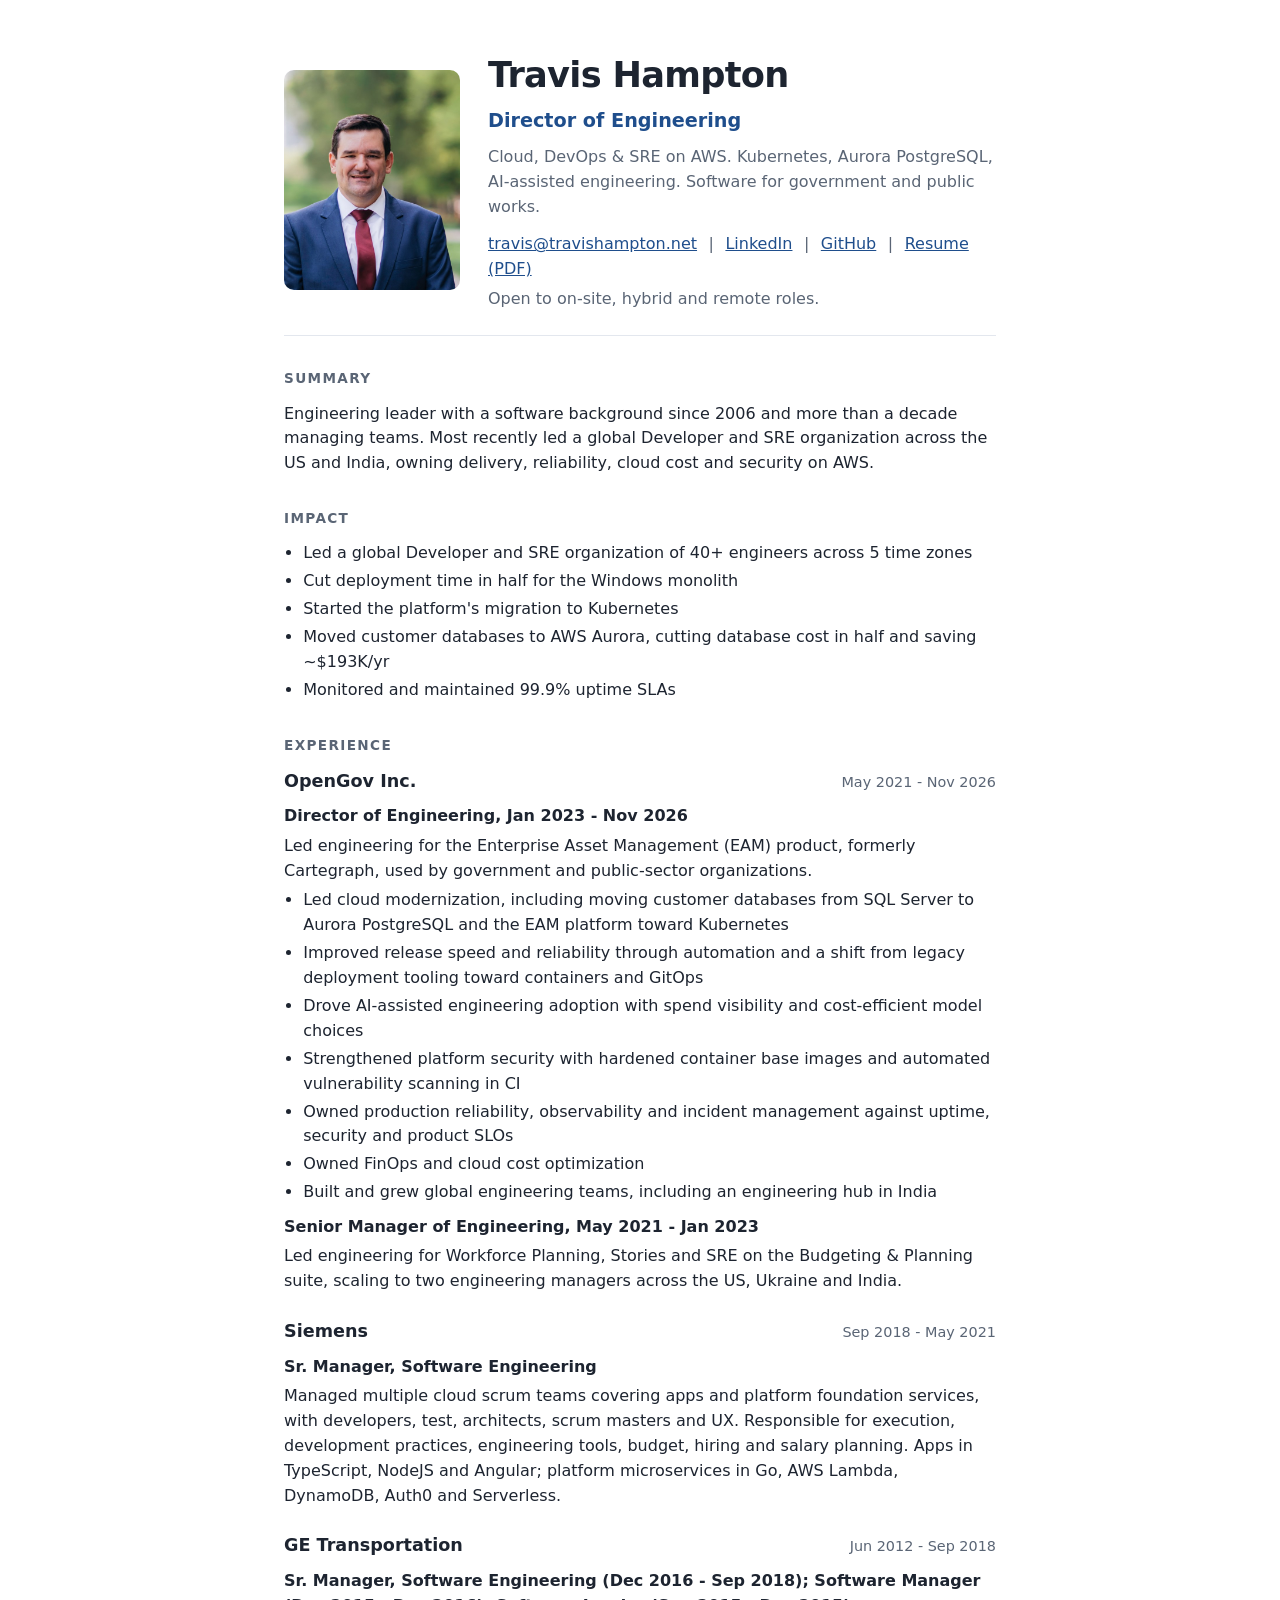
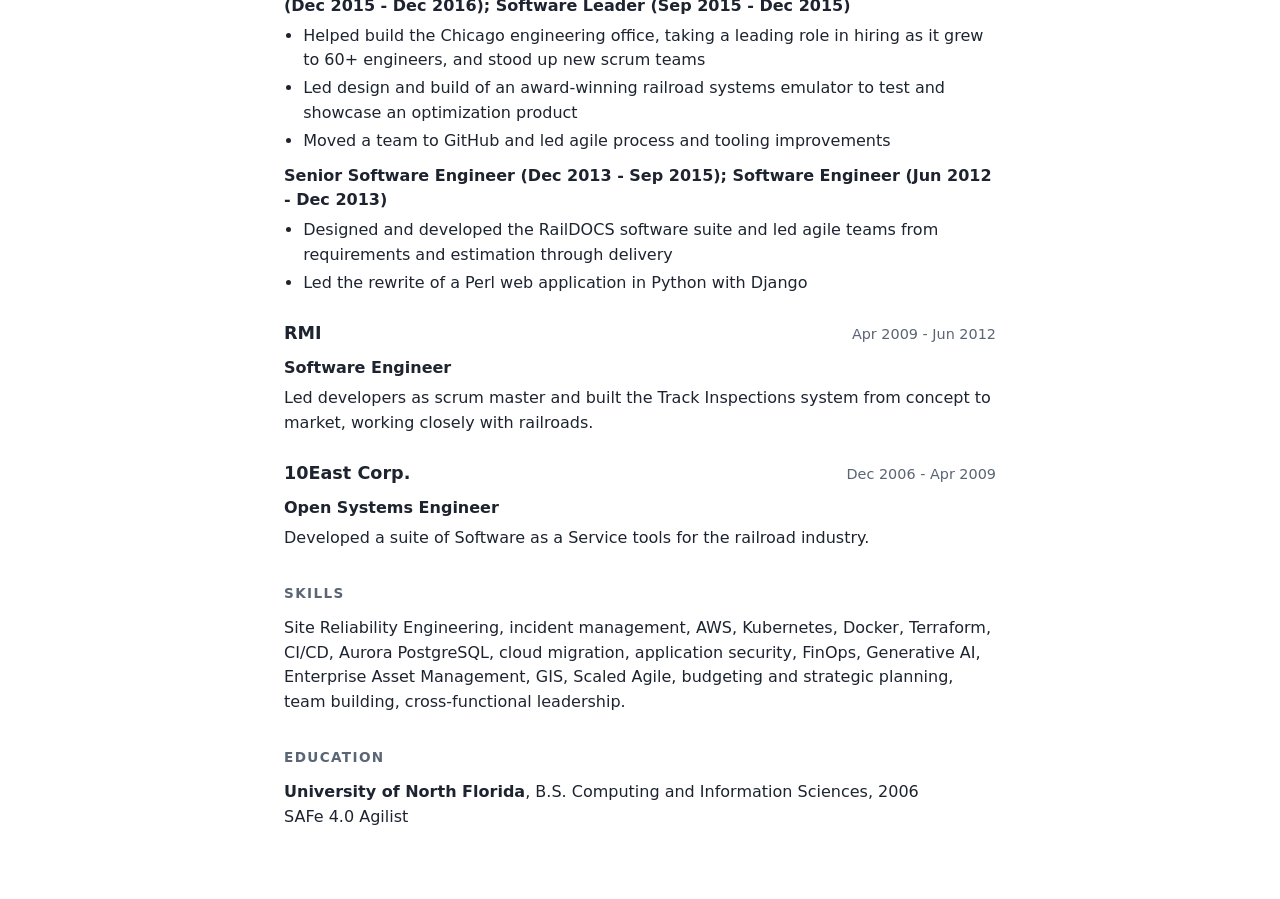
==== index.html @ e22b53d4 "Link downloadable resume PDF from header" ====
<!doctype html>
<html lang="en">
<head>
<meta charset="utf-8">
<meta name="viewport" content="width=device-width, initial-scale=1">
<title>Travis Hampton | Director of Engineering</title>
<meta name="description" content="Travis Hampton is a Director of Engineering focused on cloud, DevOps and SRE on AWS, building software for government and public works.">
<link rel="stylesheet" href="style.css">
</head>
<body>
<main>
<header>
  <img class="headshot" src="headshot.jpg" alt="Headshot of Travis Hampton, smiling, wearing a navy suit with a white shirt and burgundy tie" width="600" height="750">
  <div>
    <h1>Travis Hampton</h1>
    <p class="role">Director of Engineering</p>
    <p class="tag">Cloud, DevOps &amp; SRE on AWS. Kubernetes, Aurora PostgreSQL, AI-assisted engineering. Software for government and public works.</p>
    <p class="links"><a href="mailto:travis@travishampton.net">travis@travishampton.net</a> <span aria-hidden="true">|</span> <a href="https://www.linkedin.com/in/travishampton">LinkedIn</a> <span aria-hidden="true">|</span> <a href="https://github.com/thampton">GitHub</a> <span aria-hidden="true">|</span> <a href="travis-hampton-resume.pdf">Resume (PDF)</a></p>
    <p class="open">Open to on-site, hybrid and remote roles.</p>
  </div>
</header>

<section aria-labelledby="summary-heading">
<h2 id="summary-heading">Summary</h2>
<p>Engineering leader with a software background since 2006 and more than a decade managing teams. Most recently led a global Developer and SRE organization across the US and India, owning delivery, reliability, cloud cost and security on AWS.</p>
</section>

<section aria-labelledby="impact-heading">
<h2 id="impact-heading">Impact</h2>
<ul>
<li>Led a global Developer and SRE organization of 40+ engineers across 5 time zones</li>
<li>Cut deployment time in half for the Windows monolith</li>
<li>Started the platform's migration to Kubernetes</li>
<li>Moved customer databases to AWS Aurora, cutting database cost in half and saving ~$193K/yr</li>
<li>Monitored and maintained 99.9% uptime SLAs</li>
</ul>
</section>

<section aria-labelledby="experience-heading">
<h2 id="experience-heading">Experience</h2>

<article>
<div class="row"><h3>OpenGov Inc.</h3><span>May 2021 - Nov 2026</span></div>
<p class="sub">Director of Engineering, Jan 2023 - Nov 2026</p>
<p>Led engineering for the Enterprise Asset Management (EAM) product, formerly Cartegraph, used by government and public-sector organizations.</p>
<ul>
<li>Led cloud modernization, including moving customer databases from SQL Server to Aurora PostgreSQL and the EAM platform toward Kubernetes</li>
<li>Improved release speed and reliability through automation and a shift from legacy deployment tooling toward containers and GitOps</li>
<li>Drove AI-assisted engineering adoption with spend visibility and cost-efficient model choices</li>
<li>Strengthened platform security with hardened container base images and automated vulnerability scanning in CI</li>
<li>Owned production reliability, observability and incident management against uptime, security and product SLOs</li>
<li>Owned FinOps and cloud cost optimization</li>
<li>Built and grew global engineering teams, including an engineering hub in India</li>
</ul>
<p class="sub">Senior Manager of Engineering, May 2021 - Jan 2023</p>
<p>Led engineering for Workforce Planning, Stories and SRE on the Budgeting &amp; Planning suite, scaling to two engineering managers across the US, Ukraine and India.</p>
</article>

<article>
<div class="row"><h3>Siemens</h3><span>Sep 2018 - May 2021</span></div>
<p class="sub">Sr. Manager, Software Engineering</p>
<p>Managed multiple cloud scrum teams covering apps and platform foundation services, with developers, test, architects, scrum masters and UX. Responsible for execution, development practices, engineering tools, budget, hiring and salary planning. Apps in TypeScript, NodeJS and Angular; platform microservices in Go, AWS Lambda, DynamoDB, Auth0 and Serverless.</p>
</article>

<article>
<div class="row"><h3>GE Transportation</h3><span>Jun 2012 - Sep 2018</span></div>
<p class="sub">Sr. Manager, Software Engineering (Dec 2016 - Sep 2018); Software Manager (Dec 2015 - Dec 2016); Software Leader (Sep 2015 - Dec 2015)</p>
<ul>
<li>Helped build the Chicago engineering office, taking a leading role in hiring as it grew to 60+ engineers, and stood up new scrum teams</li>
<li>Led design and build of an award-winning railroad systems emulator to test and showcase an optimization product</li>
<li>Moved a team to GitHub and led agile process and tooling improvements</li>
</ul>
<p class="sub">Senior Software Engineer (Dec 2013 - Sep 2015); Software Engineer (Jun 2012 - Dec 2013)</p>
<ul>
<li>Designed and developed the RailDOCS software suite and led agile teams from requirements and estimation through delivery</li>
<li>Led the rewrite of a Perl web application in Python with Django</li>
</ul>
</article>

<article>
<div class="row"><h3>RMI</h3><span>Apr 2009 - Jun 2012</span></div>
<p class="sub">Software Engineer</p>
<p>Led developers as scrum master and built the Track Inspections system from concept to market, working closely with railroads.</p>
</article>

<article>
<div class="row"><h3>10East Corp.</h3><span>Dec 2006 - Apr 2009</span></div>
<p class="sub">Open Systems Engineer</p>
<p>Developed a suite of Software as a Service tools for the railroad industry.</p>
</article>
</section>

<section aria-labelledby="skills-heading">
<h2 id="skills-heading">Skills</h2>
<p>Site Reliability Engineering, incident management, AWS, Kubernetes, Docker, Terraform, CI/CD, Aurora PostgreSQL, cloud migration, application security, FinOps, Generative AI, Enterprise Asset Management, GIS, Scaled Agile, budgeting and strategic planning, team building, cross-functional leadership.</p>
</section>

<section aria-labelledby="education-heading">
<h2 id="education-heading">Education</h2>
<p><strong>University of North Florida</strong>, B.S. Computing and Information Sciences, 2006<br>SAFe 4.0 Agilist</p>
</section>
</main>
</body>
</html>
---- style.css ----
:root{--fg:#1d2430;--muted:#5a6575;--accent:#1f4e8c;--line:#e3e7ee}
*{box-sizing:border-box}
body{margin:0;background:#fff;color:var(--fg);font:16px/1.55 system-ui,-apple-system,"Segoe UI",Roboto,sans-serif}
main{max-width:760px;margin:0 auto;padding:48px 24px 64px}
h1{font-size:2.2rem;margin:0;letter-spacing:-.02em}
.role{font-size:1.2rem;color:var(--accent);margin:.2rem 0 .6rem;font-weight:600}
.tag{color:var(--muted);margin:0 0 .8rem}
.links{margin:0}.links span{color:var(--muted);margin:0 .4rem}
.open{margin:.3rem 0 0;color:var(--muted)}
a{color:var(--accent)}
a:focus-visible{outline:3px solid #b45309;outline-offset:3px;border-radius:2px}
header{display:flex;gap:28px;align-items:center;padding-bottom:24px;border-bottom:1px solid var(--line)}
header>div{flex:1;min-width:0}
.headshot{width:176px;height:auto;border-radius:10px;flex-shrink:0}
section{margin-top:32px}
h2{font-size:.85rem;text-transform:uppercase;letter-spacing:.1em;color:var(--muted);margin:0 0 12px}
article{margin-bottom:24px}
.row{display:flex;justify-content:space-between;gap:12px;flex-wrap:wrap;align-items:baseline}
h3{font-size:1.1rem;margin:0}
.row span{color:var(--muted);font-size:.9rem}
.sub{font-weight:600;margin:.6rem 0 .2rem}
p{margin:.3rem 0}
ul{margin:.3rem 0 0;padding-left:1.2rem}li{margin:.2rem 0}
@media(max-width:480px){main{padding:32px 20px 48px}h1{font-size:2rem}.links span{margin:0 .2rem}header{flex-direction:column;align-items:flex-start;gap:16px}.headshot{width:136px}}
@media print{main{padding:0}a{color:inherit}}
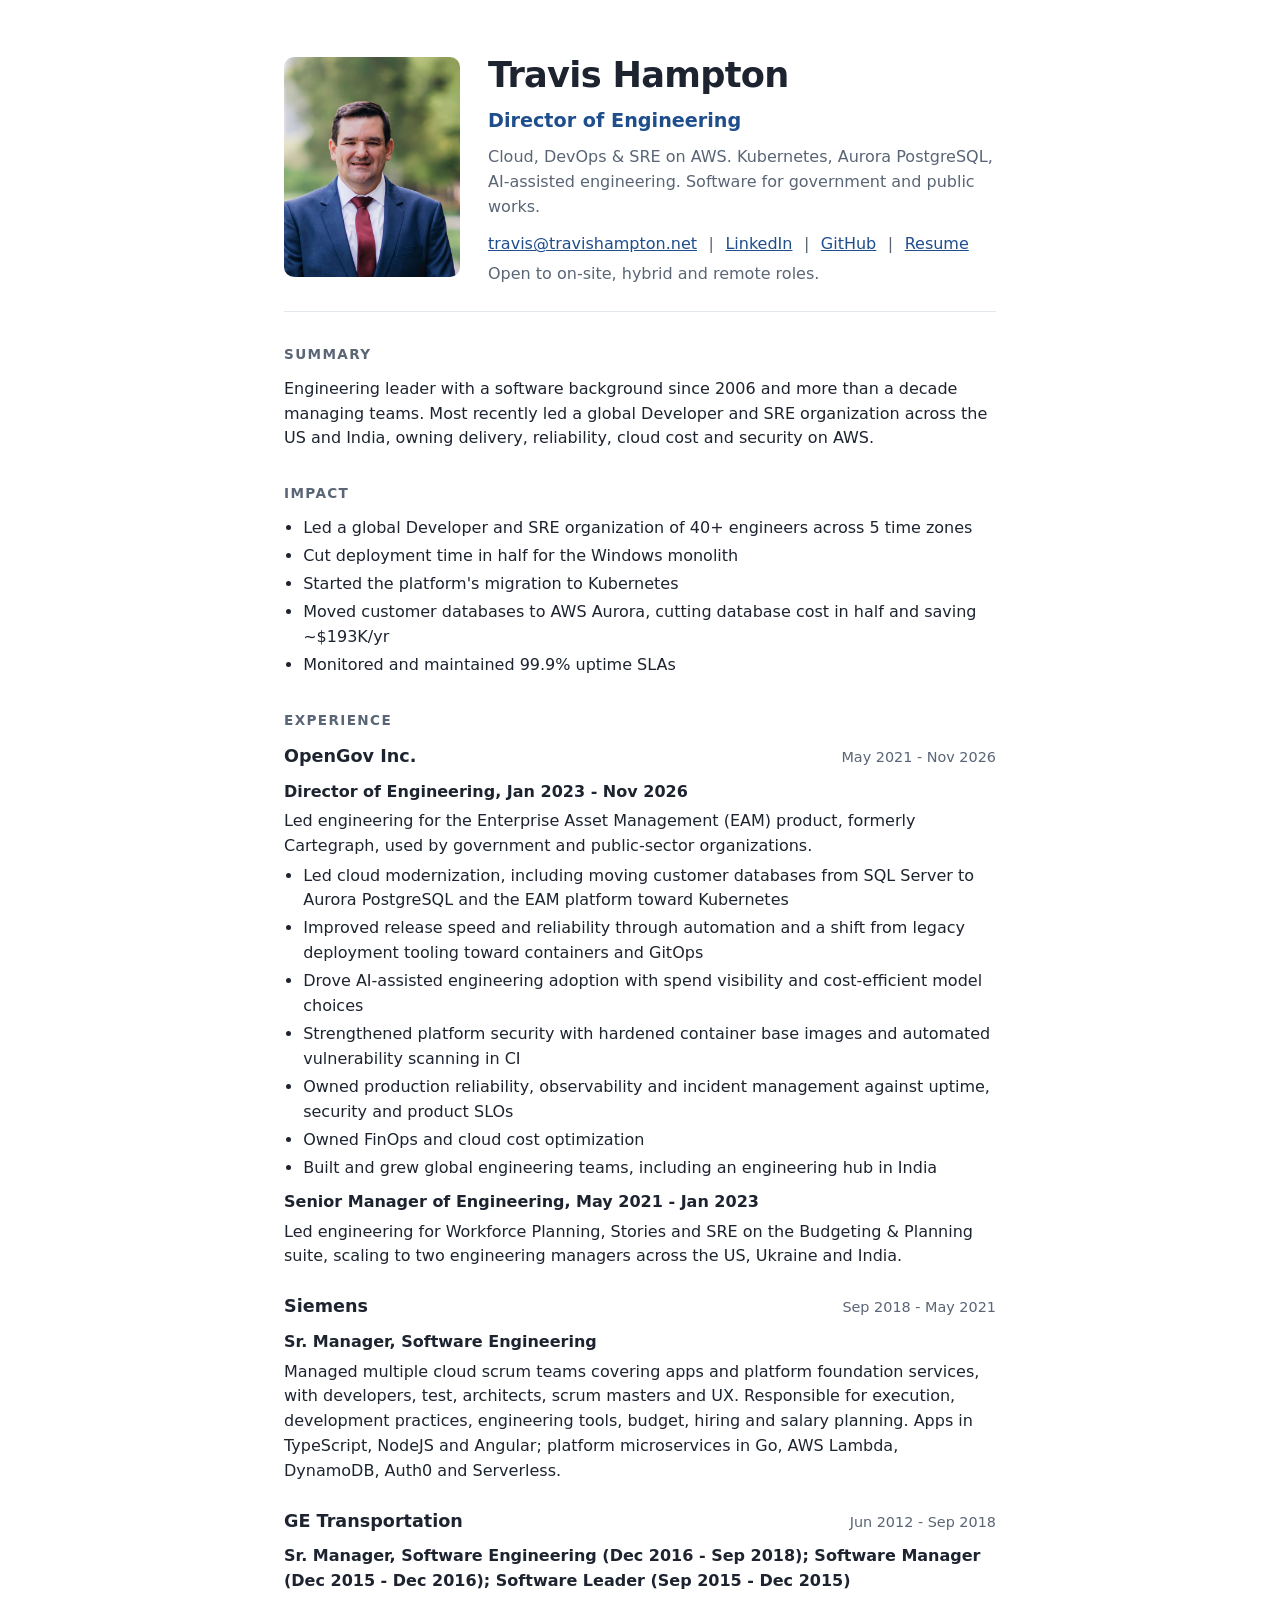
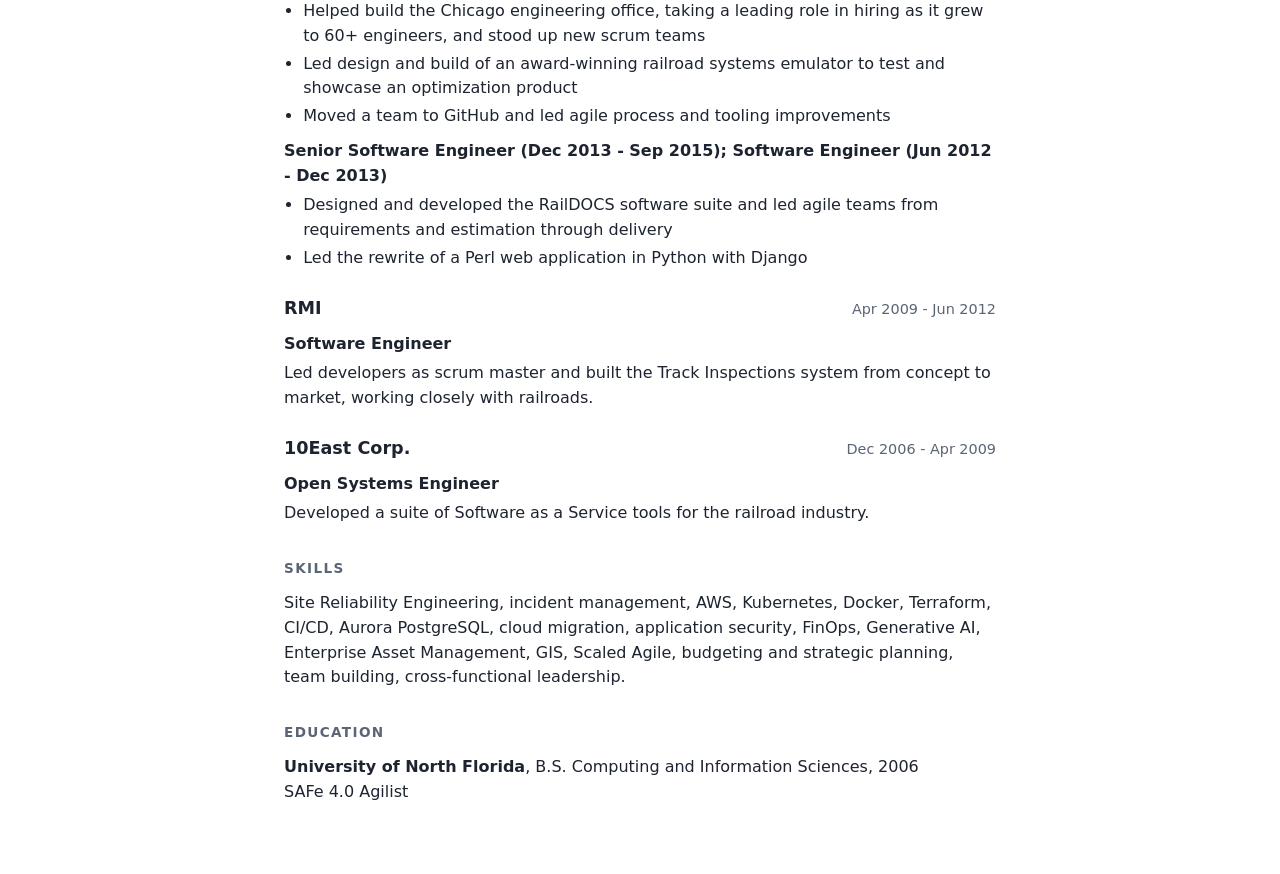
==== commit 93e97e76: "Shorten resume link text to avoid header wrap" ====
--- a/index.html
+++ b/index.html
@@ -15,7 +15,7 @@
     <h1>Travis Hampton</h1>
     <p class="role">Director of Engineering</p>
     <p class="tag">Cloud, DevOps &amp; SRE on AWS. Kubernetes, Aurora PostgreSQL, AI-assisted engineering. Software for government and public works.</p>
-    <p class="links"><a href="mailto:travis@travishampton.net">travis@travishampton.net</a> <span aria-hidden="true">|</span> <a href="https://www.linkedin.com/in/travishampton">LinkedIn</a> <span aria-hidden="true">|</span> <a href="https://github.com/thampton">GitHub</a> <span aria-hidden="true">|</span> <a href="travis-hampton-resume.pdf">Resume (PDF)</a></p>
+    <p class="links"><a href="mailto:travis@travishampton.net">travis@travishampton.net</a> <span aria-hidden="true">|</span> <a href="https://www.linkedin.com/in/travishampton">LinkedIn</a> <span aria-hidden="true">|</span> <a href="https://github.com/thampton">GitHub</a> <span aria-hidden="true">|</span> <a href="travis-hampton-resume.pdf">Resume</a></p>
     <p class="open">Open to on-site, hybrid and remote roles.</p>
   </div>
 </header>
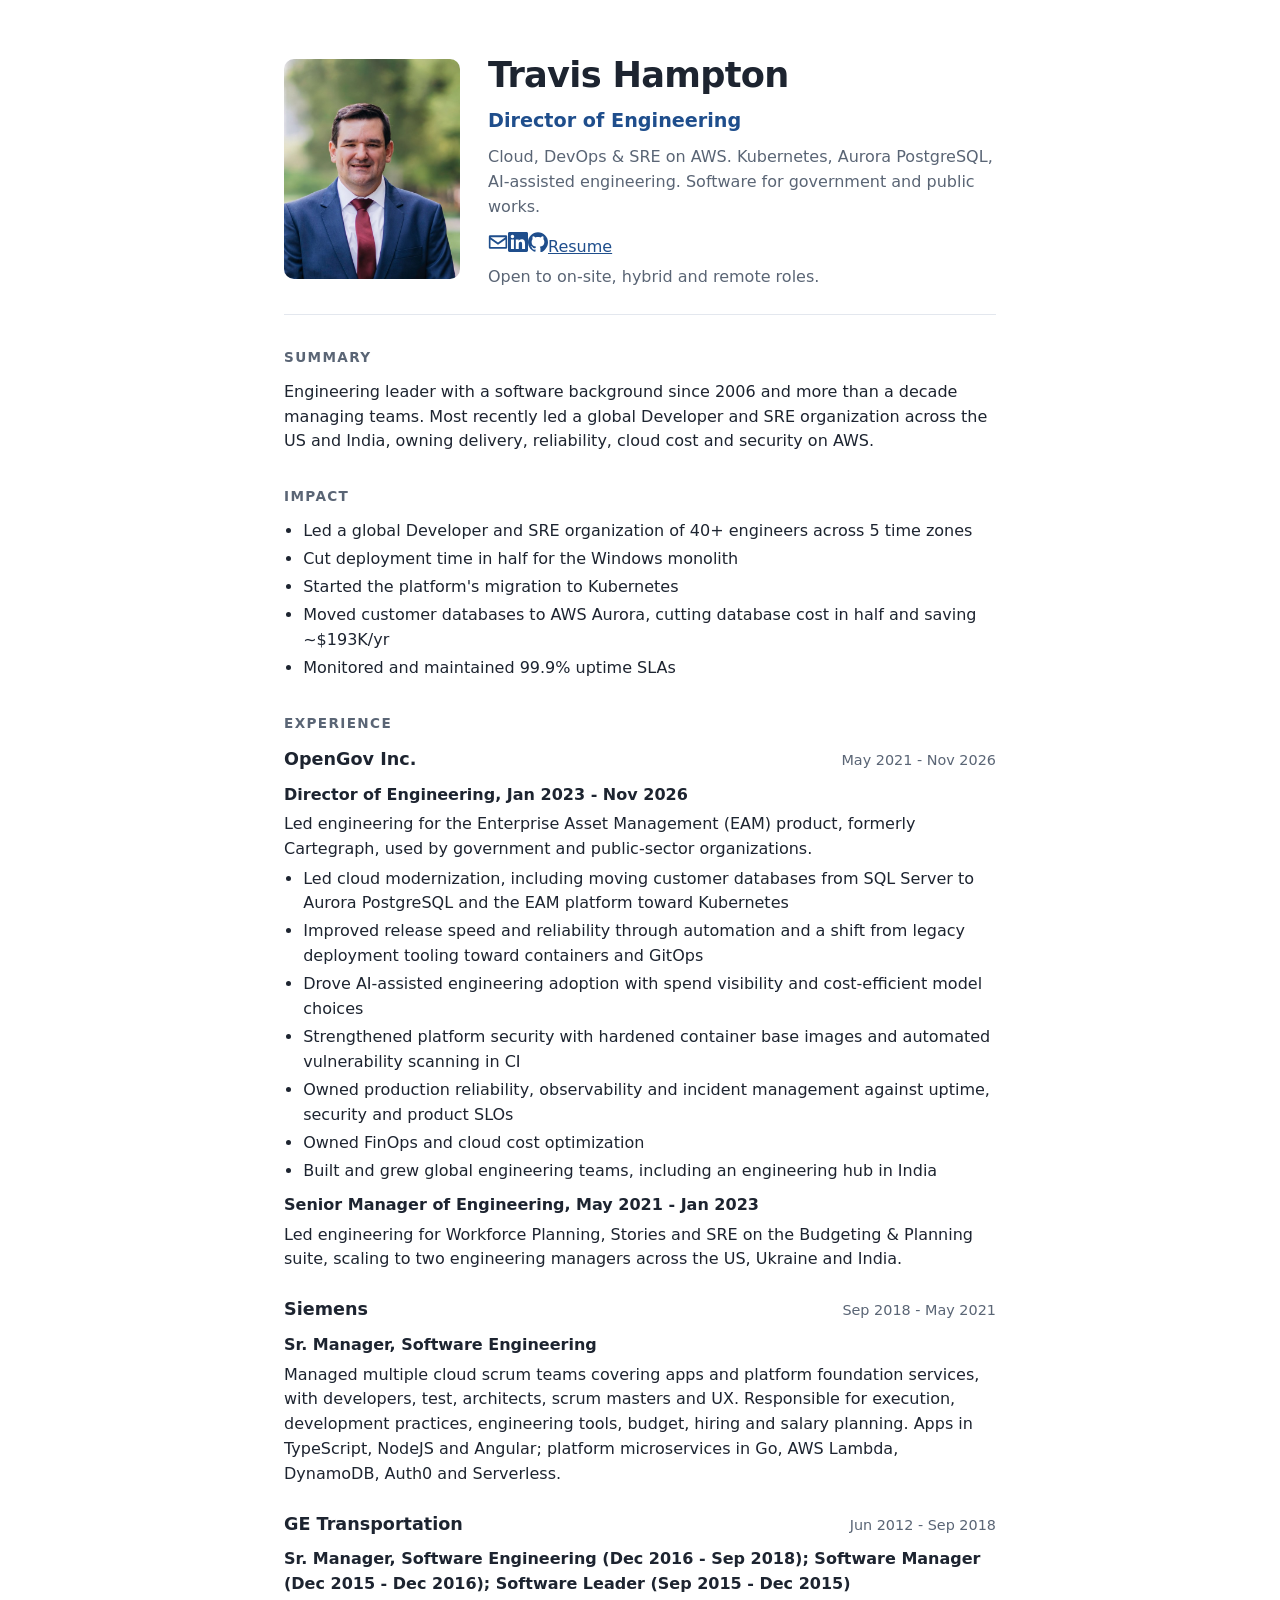
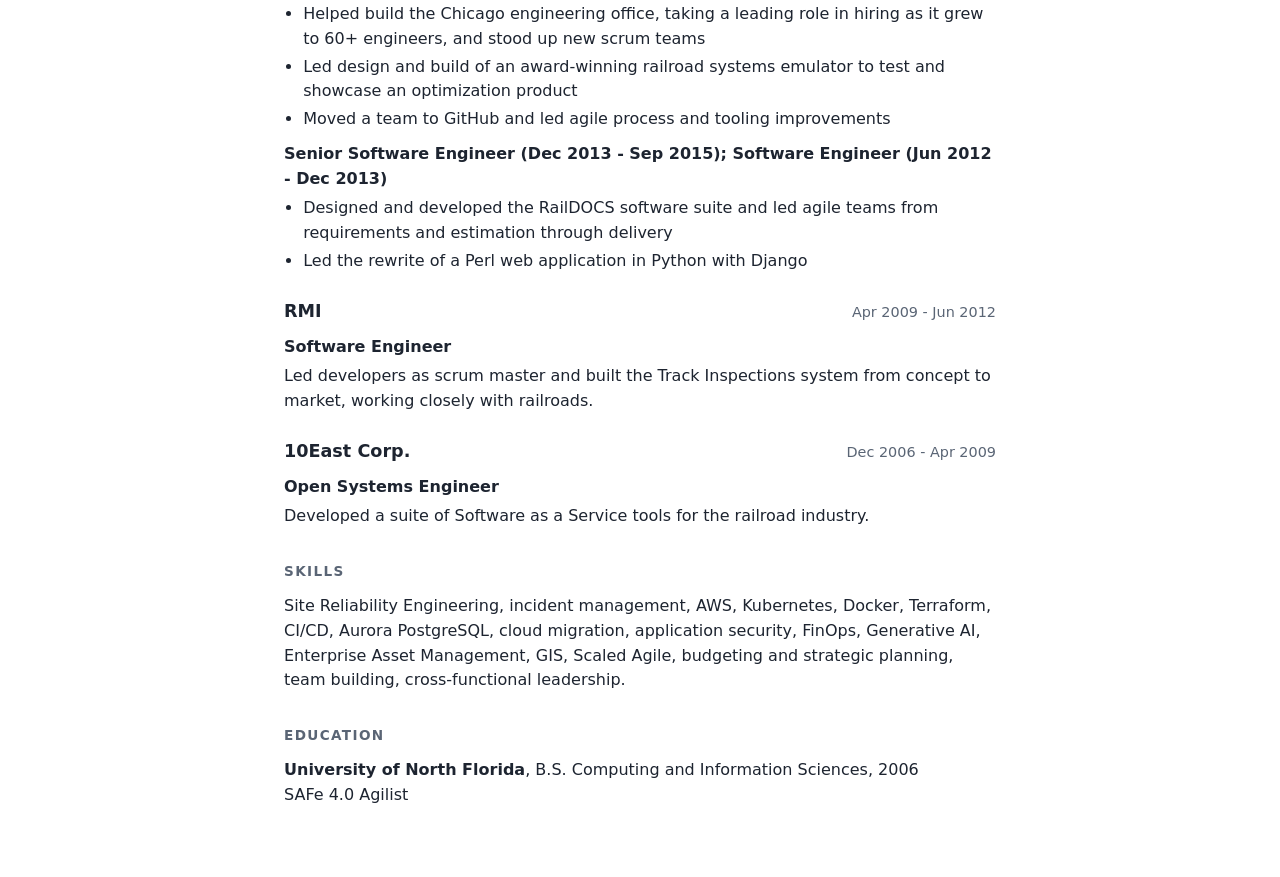
==== commit 2d5ed450: "Header: replace email/LinkedIn/GitHub text links with icons" ====
--- a/index.html
+++ b/index.html
@@ -15,7 +15,7 @@
     <h1>Travis Hampton</h1>
     <p class="role">Director of Engineering</p>
     <p class="tag">Cloud, DevOps &amp; SRE on AWS. Kubernetes, Aurora PostgreSQL, AI-assisted engineering. Software for government and public works.</p>
-    <p class="links"><a href="mailto:travis@travishampton.net">travis@travishampton.net</a> <span aria-hidden="true">|</span> <a href="https://www.linkedin.com/in/travishampton">LinkedIn</a> <span aria-hidden="true">|</span> <a href="https://github.com/thampton">GitHub</a> <span aria-hidden="true">|</span> <a href="travis-hampton-resume.pdf">Resume</a></p>
+    <p class="links"><a href="mailto:travis@travishampton.net" aria-label="Email travis@travishampton.net" title="Email travis@travishampton.net"><svg viewBox="0 0 24 24" width="20" height="20" fill="currentColor" aria-hidden="true" focusable="false"><path d="M2.5 4h19A1.5 1.5 0 0 1 23 5.5v13a1.5 1.5 0 0 1-1.5 1.5h-19A1.5 1.5 0 0 1 1 18.5v-13A1.5 1.5 0 0 1 2.5 4zm.6 2.2L12 12.6l8.9-6.4zM3 8.9v9.1h18V8.9l-9 6.4z"/></svg></a><a href="https://www.linkedin.com/in/travishampton" aria-label="LinkedIn" title="LinkedIn"><svg viewBox="0 0 24 24" width="20" height="20" fill="currentColor" aria-hidden="true" focusable="false"><path d="M20.447 20.452h-3.554v-5.569c0-1.328-.027-3.037-1.852-3.037-1.853 0-2.136 1.445-2.136 2.939v5.667H9.351V9h3.414v1.561h.046c.477-.9 1.637-1.85 3.37-1.85 3.601 0 4.267 2.37 4.267 5.455v6.286zM5.337 7.433c-1.144 0-2.063-.926-2.063-2.065 0-1.138.92-2.063 2.063-2.063 1.14 0 2.064.925 2.064 2.063 0 1.139-.925 2.065-2.064 2.065zm1.782 13.019H3.555V9h3.564v11.452zM22.225 0H1.771C.792 0 0 .774 0 1.729v20.542C0 23.227.792 24 1.771 24h20.451C23.2 24 24 23.227 24 22.271V1.729C24 .774 23.2 0 22.222 0h.003z"/></svg></a><a href="https://github.com/thampton" aria-label="GitHub" title="GitHub"><svg viewBox="0 0 24 24" width="20" height="20" fill="currentColor" aria-hidden="true" focusable="false"><path d="M12 .297c-6.63 0-12 5.373-12 12 0 5.303 3.438 9.8 8.205 11.385.6.113.82-.258.82-.577 0-.285-.01-1.04-.015-2.04-3.338.724-4.042-1.61-4.042-1.61C4.422 18.07 3.633 17.7 3.633 17.7c-1.087-.744.084-.729.084-.729 1.205.084 1.838 1.236 1.838 1.236 1.07 1.835 2.809 1.305 3.495.998.108-.776.417-1.305.76-1.605-2.665-.3-5.466-1.332-5.466-5.93 0-1.31.465-2.38 1.235-3.22-.135-.303-.54-1.523.105-3.176 0 0 1.005-.322 3.3 1.23.96-.267 1.98-.399 3-.405 1.02.006 2.04.138 3 .405 2.28-1.552 3.285-1.23 3.285-1.23.645 1.653.24 2.873.12 3.176.765.84 1.23 1.91 1.23 3.22 0 4.61-2.805 5.625-5.475 5.92.42.36.81 1.096.81 2.22 0 1.606-.015 2.896-.015 4.21 0 .315.21.69.825.57C20.565 22.092 24 17.592 24 12.297c0-6.627-5.373-12-12-12"/></svg></a><a href="travis-hampton-resume.pdf">Resume</a></p>
     <p class="open">Open to on-site, hybrid and remote roles.</p>
   </div>
 </header>
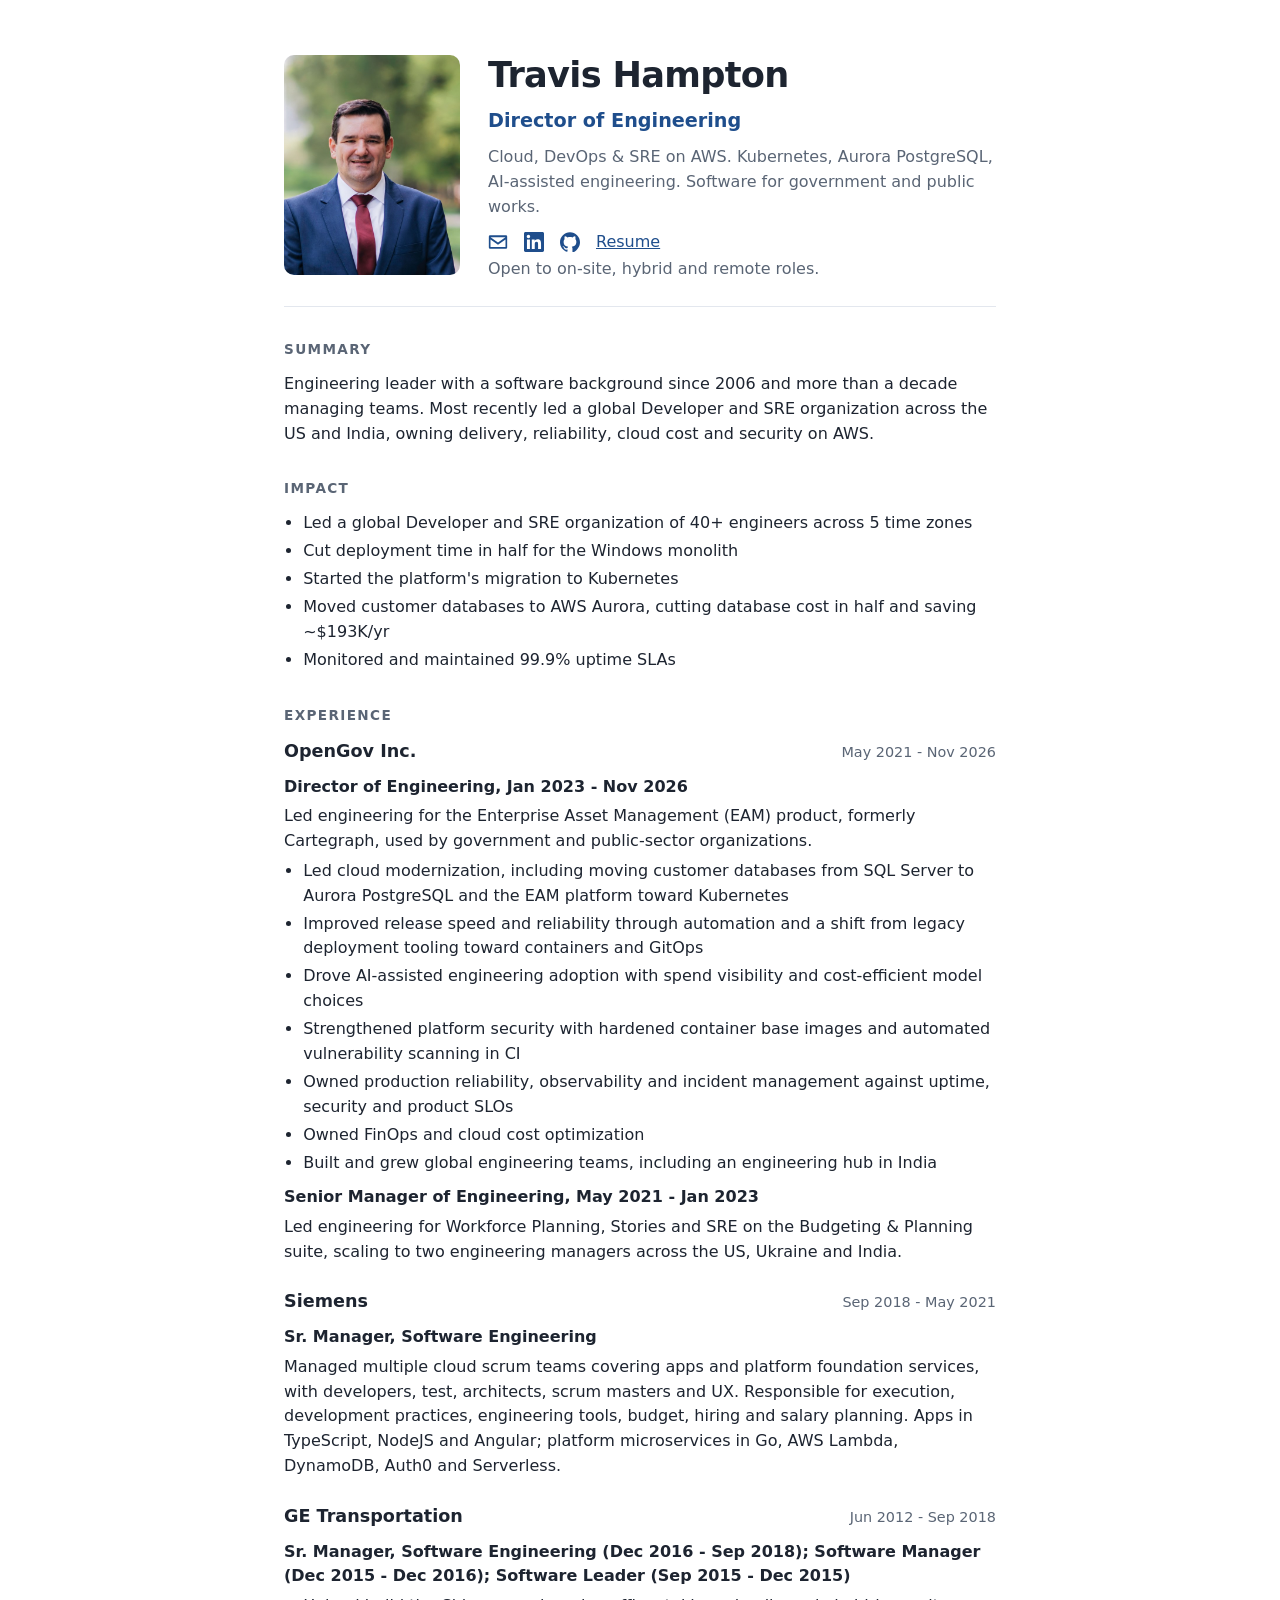
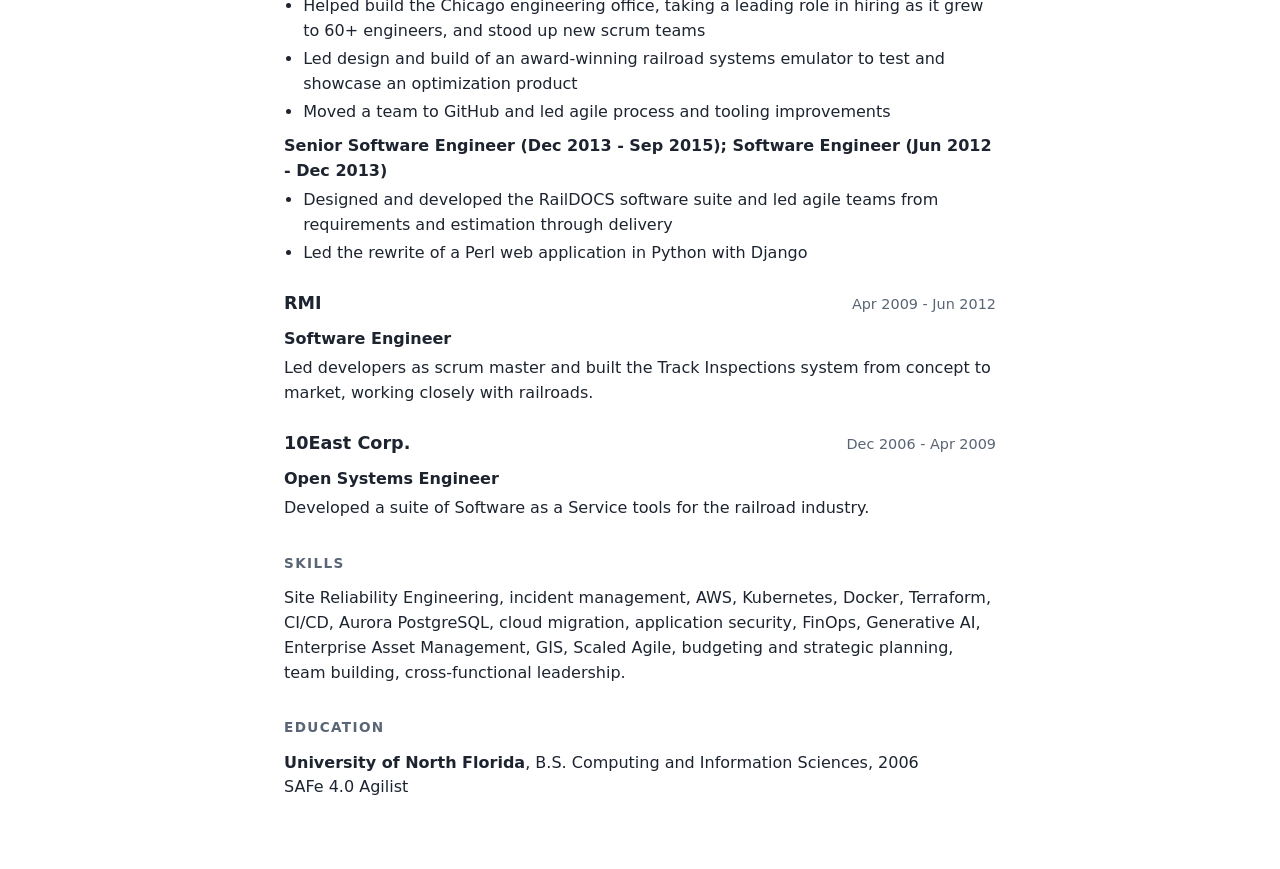
==== commit a4fe0d22: "Add social preview, favicon, canonical and link group label" ====
--- a/index.html
+++ b/index.html
@@ -5,7 +5,18 @@
 <meta name="viewport" content="width=device-width, initial-scale=1">
 <title>Travis Hampton | Director of Engineering</title>
 <meta name="description" content="Travis Hampton is a Director of Engineering focused on cloud, DevOps and SRE on AWS, building software for government and public works.">
-<link rel="stylesheet" href="style.css">
+<meta name="theme-color" content="#ffffff">
+<link rel="canonical" href="https://travishampton.net/">
+<link rel="icon" href="data:image/svg+xml,%3Csvg xmlns='http://www.w3.org/2000/svg' viewBox='0 0 64 64'%3E%3Crect width='64' height='64' rx='12' fill='%231f4e8c'/%3E%3Ctext x='32' y='43' font-family='Arial,sans-serif' font-size='30' font-weight='700' text-anchor='middle' fill='%23fff'%3ETH%3C/text%3E%3C/svg%3E">
+<meta property="og:type" content="profile">
+<meta property="og:site_name" content="Travis Hampton">
+<meta property="og:title" content="Travis Hampton | Director of Engineering">
+<meta property="og:description" content="Travis Hampton is a Director of Engineering focused on cloud, DevOps and SRE on AWS, building software for government and public works.">
+<meta property="og:url" content="https://travishampton.net/">
+<meta property="og:image" content="https://travishampton.net/headshot.jpg">
+<meta property="og:image:alt" content="Headshot of Travis Hampton">
+<meta name="twitter:card" content="summary">
+<link rel="stylesheet" href="style.css?v=2">
 </head>
 <body>
 <main>
@@ -15,7 +26,7 @@
     <h1>Travis Hampton</h1>
     <p class="role">Director of Engineering</p>
     <p class="tag">Cloud, DevOps &amp; SRE on AWS. Kubernetes, Aurora PostgreSQL, AI-assisted engineering. Software for government and public works.</p>
-    <p class="links"><a href="mailto:travis@travishampton.net" aria-label="Email travis@travishampton.net" title="Email travis@travishampton.net"><svg viewBox="0 0 24 24" width="20" height="20" fill="currentColor" aria-hidden="true" focusable="false"><path d="M2.5 4h19A1.5 1.5 0 0 1 23 5.5v13a1.5 1.5 0 0 1-1.5 1.5h-19A1.5 1.5 0 0 1 1 18.5v-13A1.5 1.5 0 0 1 2.5 4zm.6 2.2L12 12.6l8.9-6.4zM3 8.9v9.1h18V8.9l-9 6.4z"/></svg></a><a href="https://www.linkedin.com/in/travishampton" aria-label="LinkedIn" title="LinkedIn"><svg viewBox="0 0 24 24" width="20" height="20" fill="currentColor" aria-hidden="true" focusable="false"><path d="M20.447 20.452h-3.554v-5.569c0-1.328-.027-3.037-1.852-3.037-1.853 0-2.136 1.445-2.136 2.939v5.667H9.351V9h3.414v1.561h.046c.477-.9 1.637-1.85 3.37-1.85 3.601 0 4.267 2.37 4.267 5.455v6.286zM5.337 7.433c-1.144 0-2.063-.926-2.063-2.065 0-1.138.92-2.063 2.063-2.063 1.14 0 2.064.925 2.064 2.063 0 1.139-.925 2.065-2.064 2.065zm1.782 13.019H3.555V9h3.564v11.452zM22.225 0H1.771C.792 0 0 .774 0 1.729v20.542C0 23.227.792 24 1.771 24h20.451C23.2 24 24 23.227 24 22.271V1.729C24 .774 23.2 0 22.222 0h.003z"/></svg></a><a href="https://github.com/thampton" aria-label="GitHub" title="GitHub"><svg viewBox="0 0 24 24" width="20" height="20" fill="currentColor" aria-hidden="true" focusable="false"><path d="M12 .297c-6.63 0-12 5.373-12 12 0 5.303 3.438 9.8 8.205 11.385.6.113.82-.258.82-.577 0-.285-.01-1.04-.015-2.04-3.338.724-4.042-1.61-4.042-1.61C4.422 18.07 3.633 17.7 3.633 17.7c-1.087-.744.084-.729.084-.729 1.205.084 1.838 1.236 1.838 1.236 1.07 1.835 2.809 1.305 3.495.998.108-.776.417-1.305.76-1.605-2.665-.3-5.466-1.332-5.466-5.93 0-1.31.465-2.38 1.235-3.22-.135-.303-.54-1.523.105-3.176 0 0 1.005-.322 3.3 1.23.96-.267 1.98-.399 3-.405 1.02.006 2.04.138 3 .405 2.28-1.552 3.285-1.23 3.285-1.23.645 1.653.24 2.873.12 3.176.765.84 1.23 1.91 1.23 3.22 0 4.61-2.805 5.625-5.475 5.92.42.36.81 1.096.81 2.22 0 1.606-.015 2.896-.015 4.21 0 .315.21.69.825.57C20.565 22.092 24 17.592 24 12.297c0-6.627-5.373-12-12-12"/></svg></a><a href="travis-hampton-resume.pdf">Resume</a></p>
+    <p class="links" role="group" aria-label="Contact and resume links"><a href="mailto:travis@travishampton.net" aria-label="Email travis@travishampton.net" title="Email travis@travishampton.net"><svg viewBox="0 0 24 24" width="20" height="20" fill="currentColor" aria-hidden="true" focusable="false"><path d="M2.5 4h19A1.5 1.5 0 0 1 23 5.5v13a1.5 1.5 0 0 1-1.5 1.5h-19A1.5 1.5 0 0 1 1 18.5v-13A1.5 1.5 0 0 1 2.5 4zm.6 2.2L12 12.6l8.9-6.4zM3 8.9v9.1h18V8.9l-9 6.4z"/></svg></a><a href="https://www.linkedin.com/in/travishampton" aria-label="LinkedIn" title="LinkedIn"><svg viewBox="0 0 24 24" width="20" height="20" fill="currentColor" aria-hidden="true" focusable="false"><path d="M20.447 20.452h-3.554v-5.569c0-1.328-.027-3.037-1.852-3.037-1.853 0-2.136 1.445-2.136 2.939v5.667H9.351V9h3.414v1.561h.046c.477-.9 1.637-1.85 3.37-1.85 3.601 0 4.267 2.37 4.267 5.455v6.286zM5.337 7.433c-1.144 0-2.063-.926-2.063-2.065 0-1.138.92-2.063 2.063-2.063 1.14 0 2.064.925 2.064 2.063 0 1.139-.925 2.065-2.064 2.065zm1.782 13.019H3.555V9h3.564v11.452zM22.225 0H1.771C.792 0 0 .774 0 1.729v20.542C0 23.227.792 24 1.771 24h20.451C23.2 24 24 23.227 24 22.271V1.729C24 .774 23.2 0 22.222 0h.003z"/></svg></a><a href="https://github.com/thampton" aria-label="GitHub" title="GitHub"><svg viewBox="0 0 24 24" width="20" height="20" fill="currentColor" aria-hidden="true" focusable="false"><path d="M12 .297c-6.63 0-12 5.373-12 12 0 5.303 3.438 9.8 8.205 11.385.6.113.82-.258.82-.577 0-.285-.01-1.04-.015-2.04-3.338.724-4.042-1.61-4.042-1.61C4.422 18.07 3.633 17.7 3.633 17.7c-1.087-.744.084-.729.084-.729 1.205.084 1.838 1.236 1.838 1.236 1.07 1.835 2.809 1.305 3.495.998.108-.776.417-1.305.76-1.605-2.665-.3-5.466-1.332-5.466-5.93 0-1.31.465-2.38 1.235-3.22-.135-.303-.54-1.523.105-3.176 0 0 1.005-.322 3.3 1.23.96-.267 1.98-.399 3-.405 1.02.006 2.04.138 3 .405 2.28-1.552 3.285-1.23 3.285-1.23.645 1.653.24 2.873.12 3.176.765.84 1.23 1.91 1.23 3.22 0 4.61-2.805 5.625-5.475 5.92.42.36.81 1.096.81 2.22 0 1.606-.015 2.896-.015 4.21 0 .315.21.69.825.57C20.565 22.092 24 17.592 24 12.297c0-6.627-5.373-12-12-12"/></svg></a><a href="travis-hampton-resume.pdf">Resume</a></p>
     <p class="open">Open to on-site, hybrid and remote roles.</p>
   </div>
 </header>
--- a/style.css
+++ b/style.css
@@ -5,7 +5,7 @@
 h1{font-size:2.2rem;margin:0;letter-spacing:-.02em}
 .role{font-size:1.2rem;color:var(--accent);margin:.2rem 0 .6rem;font-weight:600}
 .tag{color:var(--muted);margin:0 0 .8rem}
-.links{margin:0}.links span{color:var(--muted);margin:0 .4rem}
+.links{margin:0;display:flex;flex-wrap:wrap;align-items:center;gap:.4rem 1rem}.links a{display:inline-flex;align-items:center;line-height:1}.links svg{width:1.25em;height:1.25em;display:block}
 .open{margin:.3rem 0 0;color:var(--muted)}
 a{color:var(--accent)}
 a:focus-visible{outline:3px solid #b45309;outline-offset:3px;border-radius:2px}
@@ -21,5 +21,5 @@
 .sub{font-weight:600;margin:.6rem 0 .2rem}
 p{margin:.3rem 0}
 ul{margin:.3rem 0 0;padding-left:1.2rem}li{margin:.2rem 0}
-@media(max-width:480px){main{padding:32px 20px 48px}h1{font-size:2rem}.links span{margin:0 .2rem}header{flex-direction:column;align-items:flex-start;gap:16px}.headshot{width:136px}}
+@media(max-width:480px){main{padding:32px 20px 48px}h1{font-size:2rem}header{flex-direction:column;align-items:flex-start;gap:16px}.headshot{width:136px}}
 @media print{main{padding:0}a{color:inherit}}
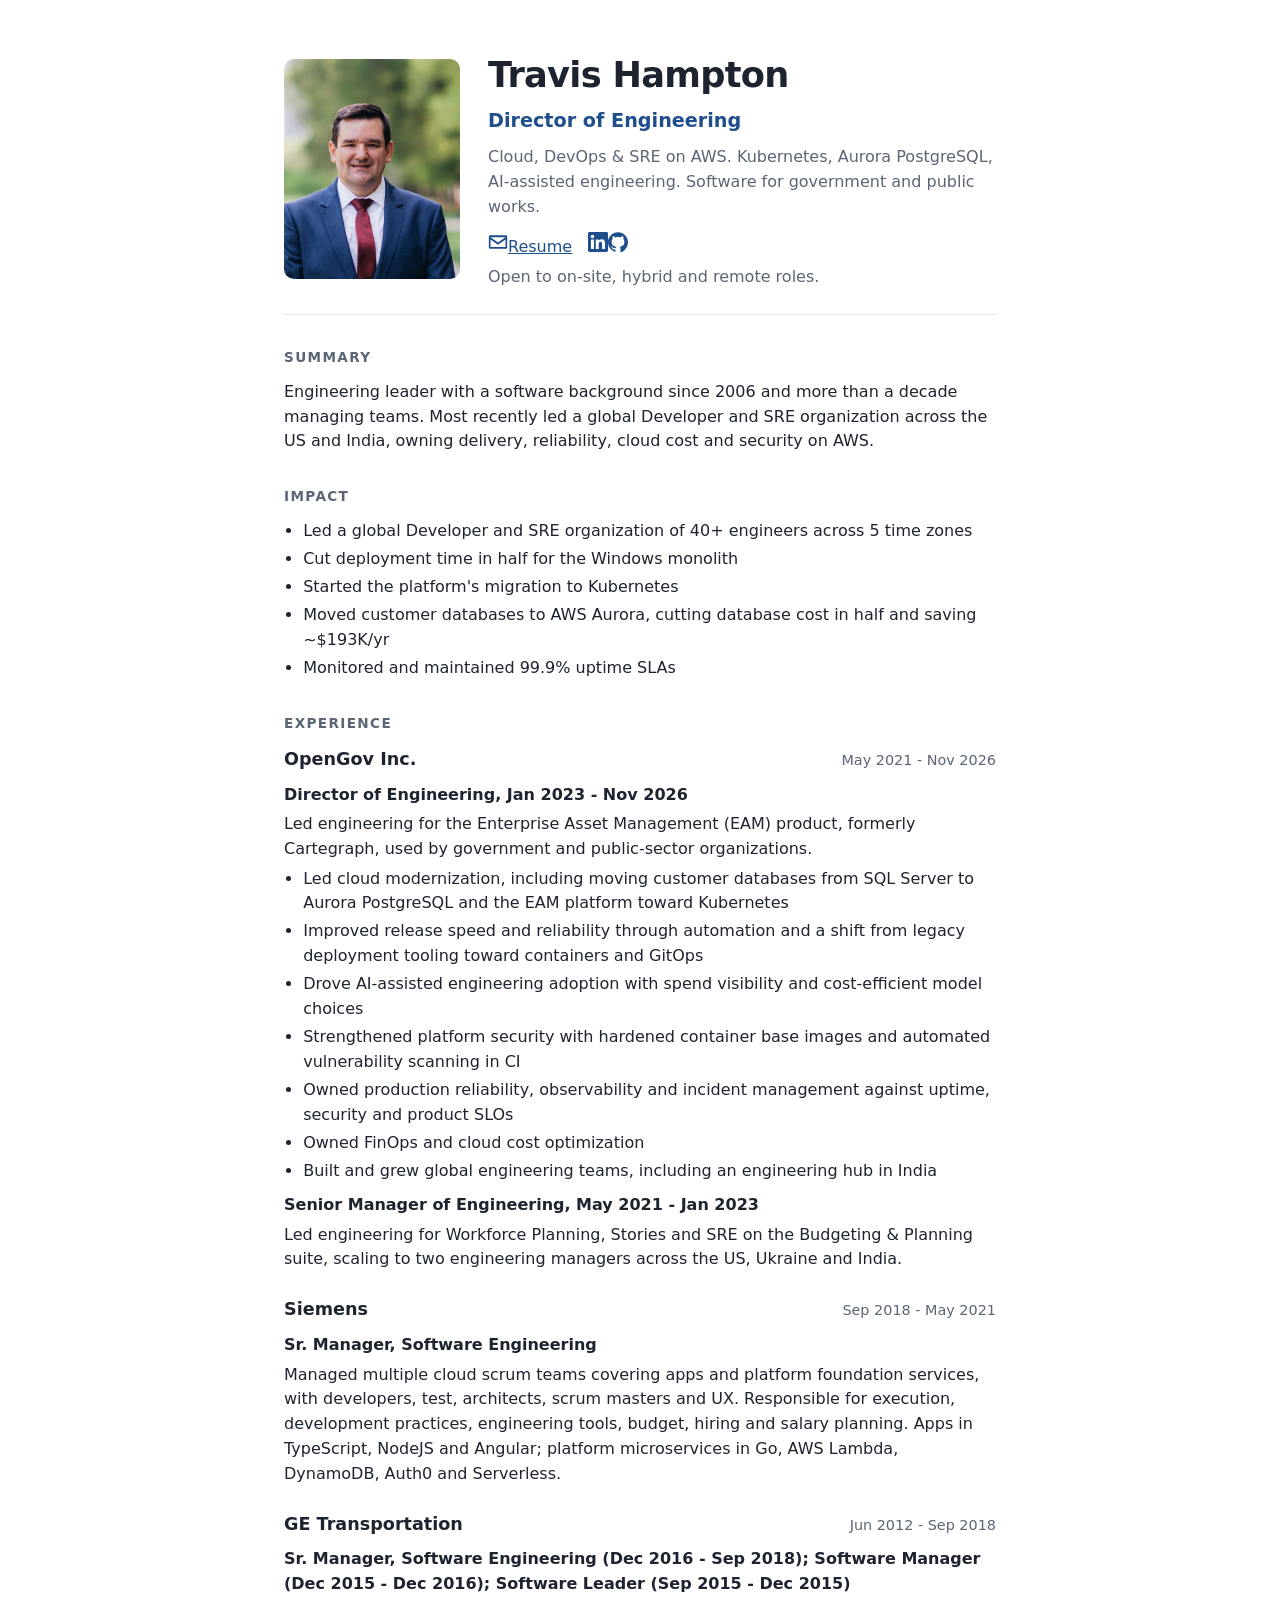
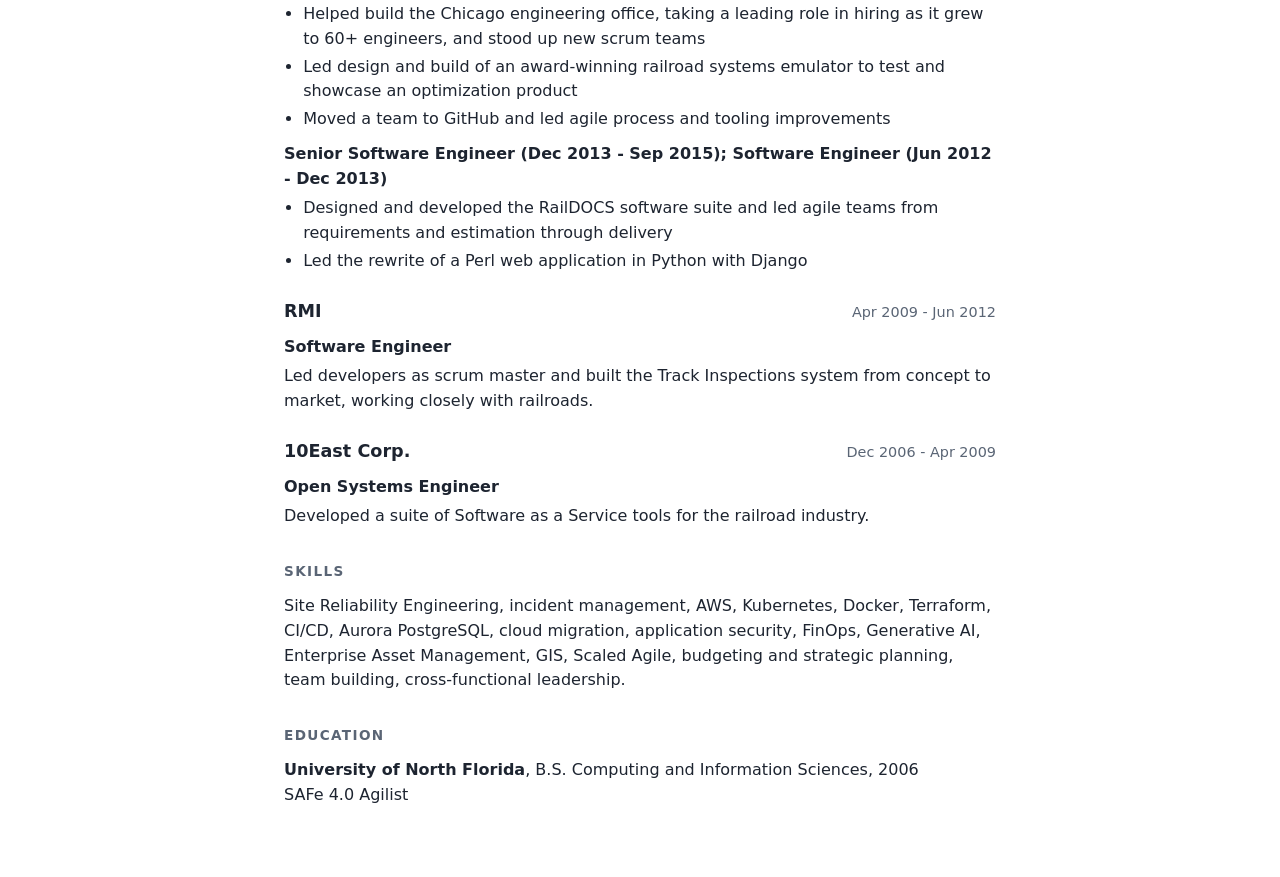
==== commit 1cfdf2b9: "Update index.html" ====
--- a/index.html
+++ b/index.html
@@ -26,7 +26,10 @@
     <h1>Travis Hampton</h1>
     <p class="role">Director of Engineering</p>
     <p class="tag">Cloud, DevOps &amp; SRE on AWS. Kubernetes, Aurora PostgreSQL, AI-assisted engineering. Software for government and public works.</p>
-    <p class="links" role="group" aria-label="Contact and resume links"><a href="mailto:travis@travishampton.net" aria-label="Email travis@travishampton.net" title="Email travis@travishampton.net"><svg viewBox="0 0 24 24" width="20" height="20" fill="currentColor" aria-hidden="true" focusable="false"><path d="M2.5 4h19A1.5 1.5 0 0 1 23 5.5v13a1.5 1.5 0 0 1-1.5 1.5h-19A1.5 1.5 0 0 1 1 18.5v-13A1.5 1.5 0 0 1 2.5 4zm.6 2.2L12 12.6l8.9-6.4zM3 8.9v9.1h18V8.9l-9 6.4z"/></svg></a><a href="https://www.linkedin.com/in/travishampton" aria-label="LinkedIn" title="LinkedIn"><svg viewBox="0 0 24 24" width="20" height="20" fill="currentColor" aria-hidden="true" focusable="false"><path d="M20.447 20.452h-3.554v-5.569c0-1.328-.027-3.037-1.852-3.037-1.853 0-2.136 1.445-2.136 2.939v5.667H9.351V9h3.414v1.561h.046c.477-.9 1.637-1.85 3.37-1.85 3.601 0 4.267 2.37 4.267 5.455v6.286zM5.337 7.433c-1.144 0-2.063-.926-2.063-2.065 0-1.138.92-2.063 2.063-2.063 1.14 0 2.064.925 2.064 2.063 0 1.139-.925 2.065-2.064 2.065zm1.782 13.019H3.555V9h3.564v11.452zM22.225 0H1.771C.792 0 0 .774 0 1.729v20.542C0 23.227.792 24 1.771 24h20.451C23.2 24 24 23.227 24 22.271V1.729C24 .774 23.2 0 22.222 0h.003z"/></svg></a><a href="https://github.com/thampton" aria-label="GitHub" title="GitHub"><svg viewBox="0 0 24 24" width="20" height="20" fill="currentColor" aria-hidden="true" focusable="false"><path d="M12 .297c-6.63 0-12 5.373-12 12 0 5.303 3.438 9.8 8.205 11.385.6.113.82-.258.82-.577 0-.285-.01-1.04-.015-2.04-3.338.724-4.042-1.61-4.042-1.61C4.422 18.07 3.633 17.7 3.633 17.7c-1.087-.744.084-.729.084-.729 1.205.084 1.838 1.236 1.838 1.236 1.07 1.835 2.809 1.305 3.495.998.108-.776.417-1.305.76-1.605-2.665-.3-5.466-1.332-5.466-5.93 0-1.31.465-2.38 1.235-3.22-.135-.303-.54-1.523.105-3.176 0 0 1.005-.322 3.3 1.23.96-.267 1.98-.399 3-.405 1.02.006 2.04.138 3 .405 2.28-1.552 3.285-1.23 3.285-1.23.645 1.653.24 2.873.12 3.176.765.84 1.23 1.91 1.23 3.22 0 4.61-2.805 5.625-5.475 5.92.42.36.81 1.096.81 2.22 0 1.606-.015 2.896-.015 4.21 0 .315.21.69.825.57C20.565 22.092 24 17.592 24 12.297c0-6.627-5.373-12-12-12"/></svg></a><a href="travis-hampton-resume.pdf">Resume</a></p>
+    <div class="links" role="group" aria-label="Contact and resume links">
+      <div class="link-row"><a href="mailto:travis@travishampton.net" aria-label="Email travis@travishampton.net" title="Email travis@travishampton.net"><svg viewBox="0 0 24 24" width="20" height="20" fill="currentColor" aria-hidden="true" focusable="false"><path d="M2.5 4h19A1.5 1.5 0 0 1 23 5.5v13a1.5 1.5 0 0 1-1.5 1.5h-19A1.5 1.5 0 0 1 1 18.5v-13A1.5 1.5 0 0 1 2.5 4zm.6 2.2L12 12.6l8.9-6.4zM3 8.9v9.1h18V8.9l-9 6.4z"/></svg></a><a href="travis-hampton-resume.pdf">Resume</a></div>
+      <div class="link-row"><a href="https://www.linkedin.com/in/travishampton" aria-label="LinkedIn" title="LinkedIn"><svg viewBox="0 0 24 24" width="20" height="20" fill="currentColor" aria-hidden="true" focusable="false"><path d="M20.447 20.452h-3.554v-5.569c0-1.328-.027-3.037-1.852-3.037-1.853 0-2.136 1.445-2.136 2.939v5.667H9.351V9h3.414v1.561h.046c.477-.9 1.637-1.85 3.37-1.85 3.601 0 4.267 2.37 4.267 5.455v6.286zM5.337 7.433c-1.144 0-2.063-.926-2.063-2.065 0-1.138.92-2.063 2.063-2.063 1.14 0 2.064.925 2.064 2.063 0 1.139-.925 2.065-2.064 2.065zm1.782 13.019H3.555V9h3.564v11.452zM22.225 0H1.771C.792 0 0 .774 0 1.729v20.542C0 23.227.792 24 1.771 24h20.451C23.2 24 24 23.227 24 22.271V1.729C24 .774 23.2 0 22.222 0h.003z"/></svg></a><a href="https://github.com/thampton" aria-label="GitHub" title="GitHub"><svg viewBox="0 0 24 24" width="20" height="20" fill="currentColor" aria-hidden="true" focusable="false"><path d="M12 .297c-6.63 0-12 5.373-12 12 0 5.303 3.438 9.8 8.205 11.385.6.113.82-.258.82-.577 0-.285-.01-1.04-.015-2.04-3.338.724-4.042-1.61-4.042-1.61C4.422 18.07 3.633 17.7 3.633 17.7c-1.087-.744.084-.729.084-.729 1.205.084 1.838 1.236 1.838 1.236 1.07 1.835 2.809 1.305 3.495.998.108-.776.417-1.305.76-1.605-2.665-.3-5.466-1.332-5.466-5.93 0-1.31.465-2.38 1.235-3.22-.135-.303-.54-1.523.105-3.176 0 0 1.005-.322 3.3 1.23.96-.267 1.98-.399 3-.405 1.02.006 2.04.138 3 .405 2.28-1.552 3.285-1.23 3.285-1.23.645 1.653.24 2.873.12 3.176.765.84 1.23 1.91 1.23 3.22 0 4.61-2.805 5.625-5.475 5.92.42.36.81 1.096.81 2.22 0 1.606-.015 2.896-.015 4.21 0 .315.21.69.825.57C20.565 22.092 24 17.592 24 12.297c0-6.627-5.373-12-12-12"/></svg></a></div>
+    </div>
     <p class="open">Open to on-site, hybrid and remote roles.</p>
   </div>
 </header>
--- a/style.css
+++ b/style.css
@@ -8,6 +8,7 @@
 .links{margin:0;display:flex;flex-wrap:wrap;align-items:center;gap:.4rem 1rem}.links a{display:inline-flex;align-items:center;line-height:1}.links svg{width:1.25em;height:1.25em;display:block}
 .open{margin:.3rem 0 0;color:var(--muted)}
 a{color:var(--accent)}
+a:hover{color:#153a6b;text-decoration-thickness:2px}.links a:not([aria-label]){padding:.25rem 0}.links a[aria-label]{padding:.5rem;margin:-.5rem}.links{gap:.25rem 1rem}html{-webkit-text-size-adjust:100%}
 a:focus-visible{outline:3px solid #b45309;outline-offset:3px;border-radius:2px}
 header{display:flex;gap:28px;align-items:center;padding-bottom:24px;border-bottom:1px solid var(--line)}
 header>div{flex:1;min-width:0}
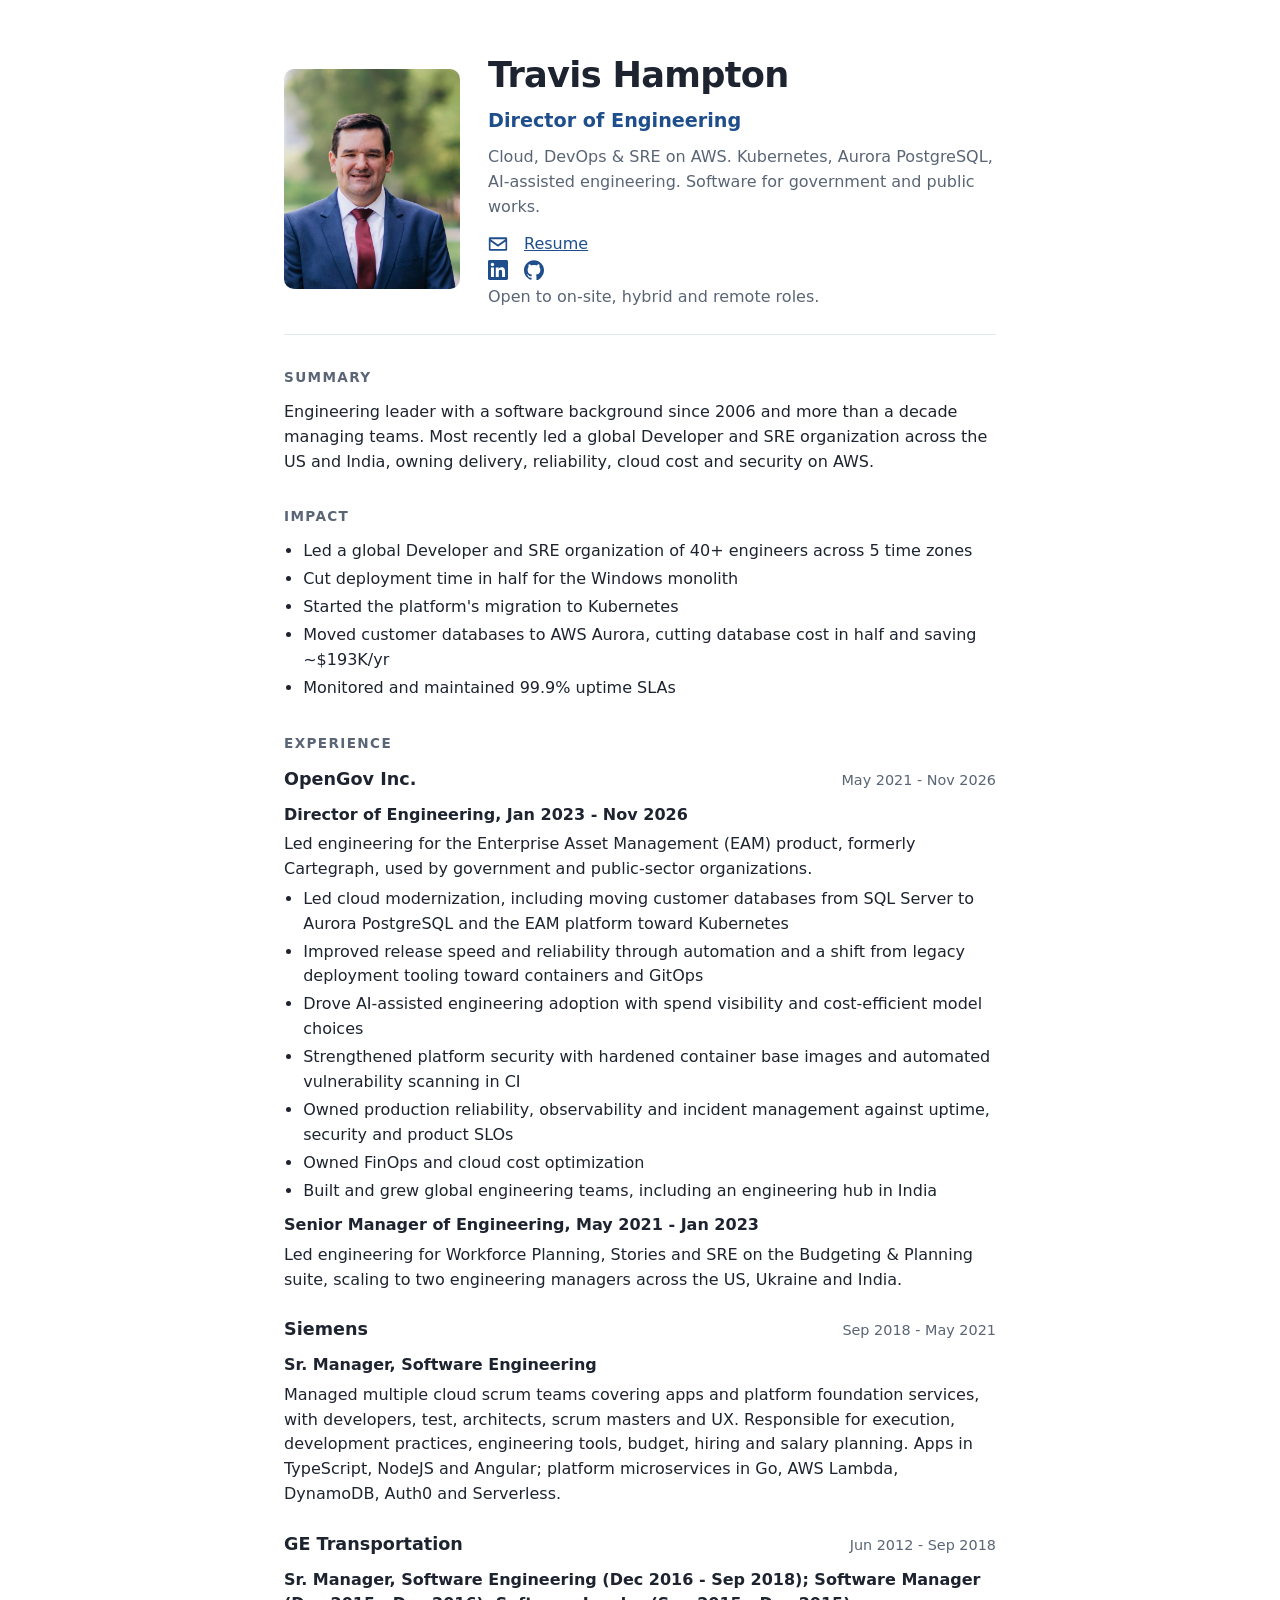
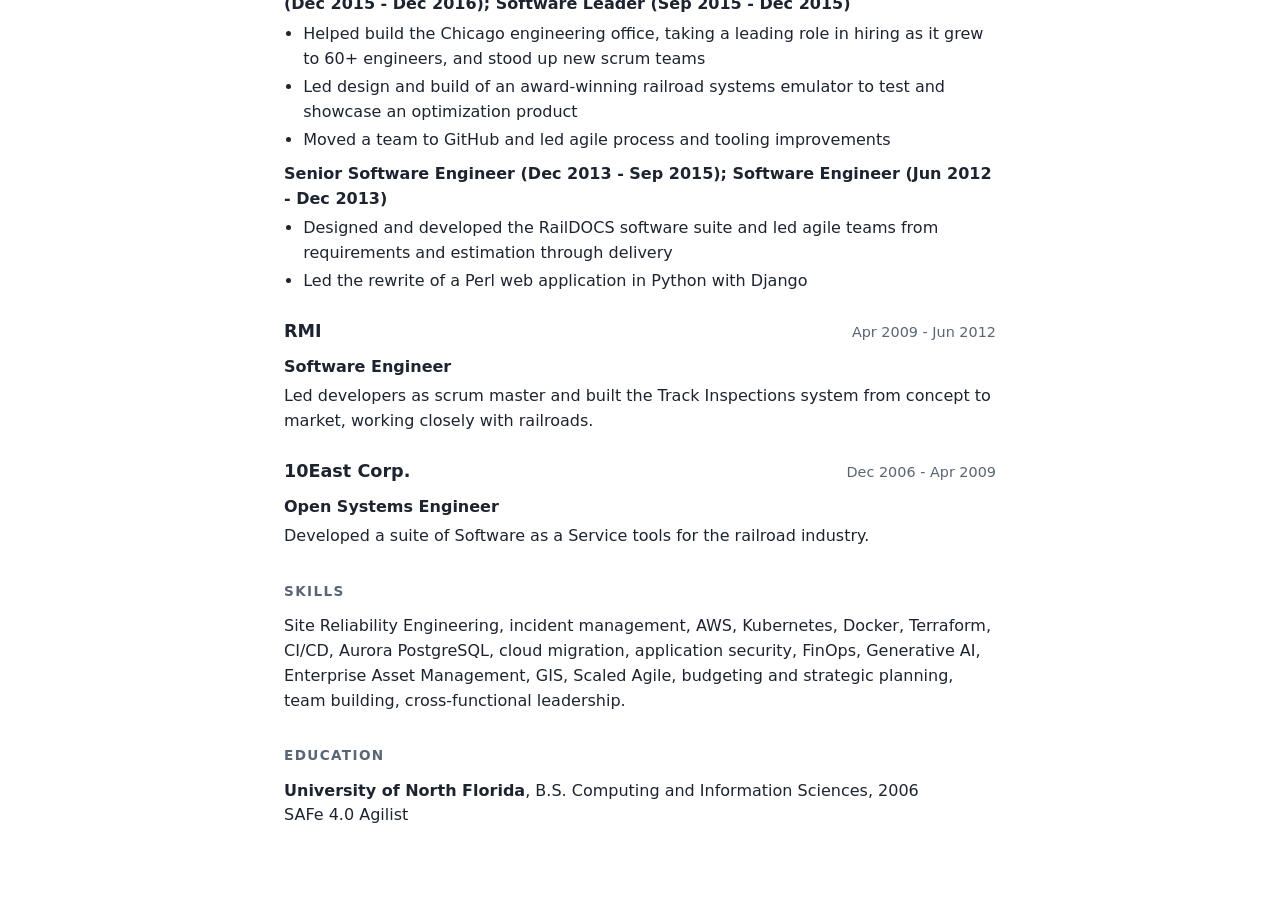
==== commit a04b61d3: "Update index.html" ====
--- a/index.html
+++ b/index.html
@@ -16,7 +16,7 @@
 <meta property="og:image" content="https://travishampton.net/headshot.jpg">
 <meta property="og:image:alt" content="Headshot of Travis Hampton">
 <meta name="twitter:card" content="summary">
-<link rel="stylesheet" href="style.css?v=2">
+<link rel="stylesheet" href="style.css?v=3">
 </head>
 <body>
 <main>
--- a/style.css
+++ b/style.css
@@ -5,7 +5,7 @@
 h1{font-size:2.2rem;margin:0;letter-spacing:-.02em}
 .role{font-size:1.2rem;color:var(--accent);margin:.2rem 0 .6rem;font-weight:600}
 .tag{color:var(--muted);margin:0 0 .8rem}
-.links{margin:0;display:flex;flex-wrap:wrap;align-items:center;gap:.4rem 1rem}.links a{display:inline-flex;align-items:center;line-height:1}.links svg{width:1.25em;height:1.25em;display:block}
+.links{margin:0;display:flex;flex-direction:column;align-items:flex-start;gap:.25rem}.link-row{display:flex;align-items:center;gap:1rem}.links a{display:inline-flex;align-items:center;line-height:1}.links svg{width:1.25em;height:1.25em;display:block}
 .open{margin:.3rem 0 0;color:var(--muted)}
 a{color:var(--accent)}
 a:hover{color:#153a6b;text-decoration-thickness:2px}.links a:not([aria-label]){padding:.25rem 0}.links a[aria-label]{padding:.5rem;margin:-.5rem}.links{gap:.25rem 1rem}html{-webkit-text-size-adjust:100%}
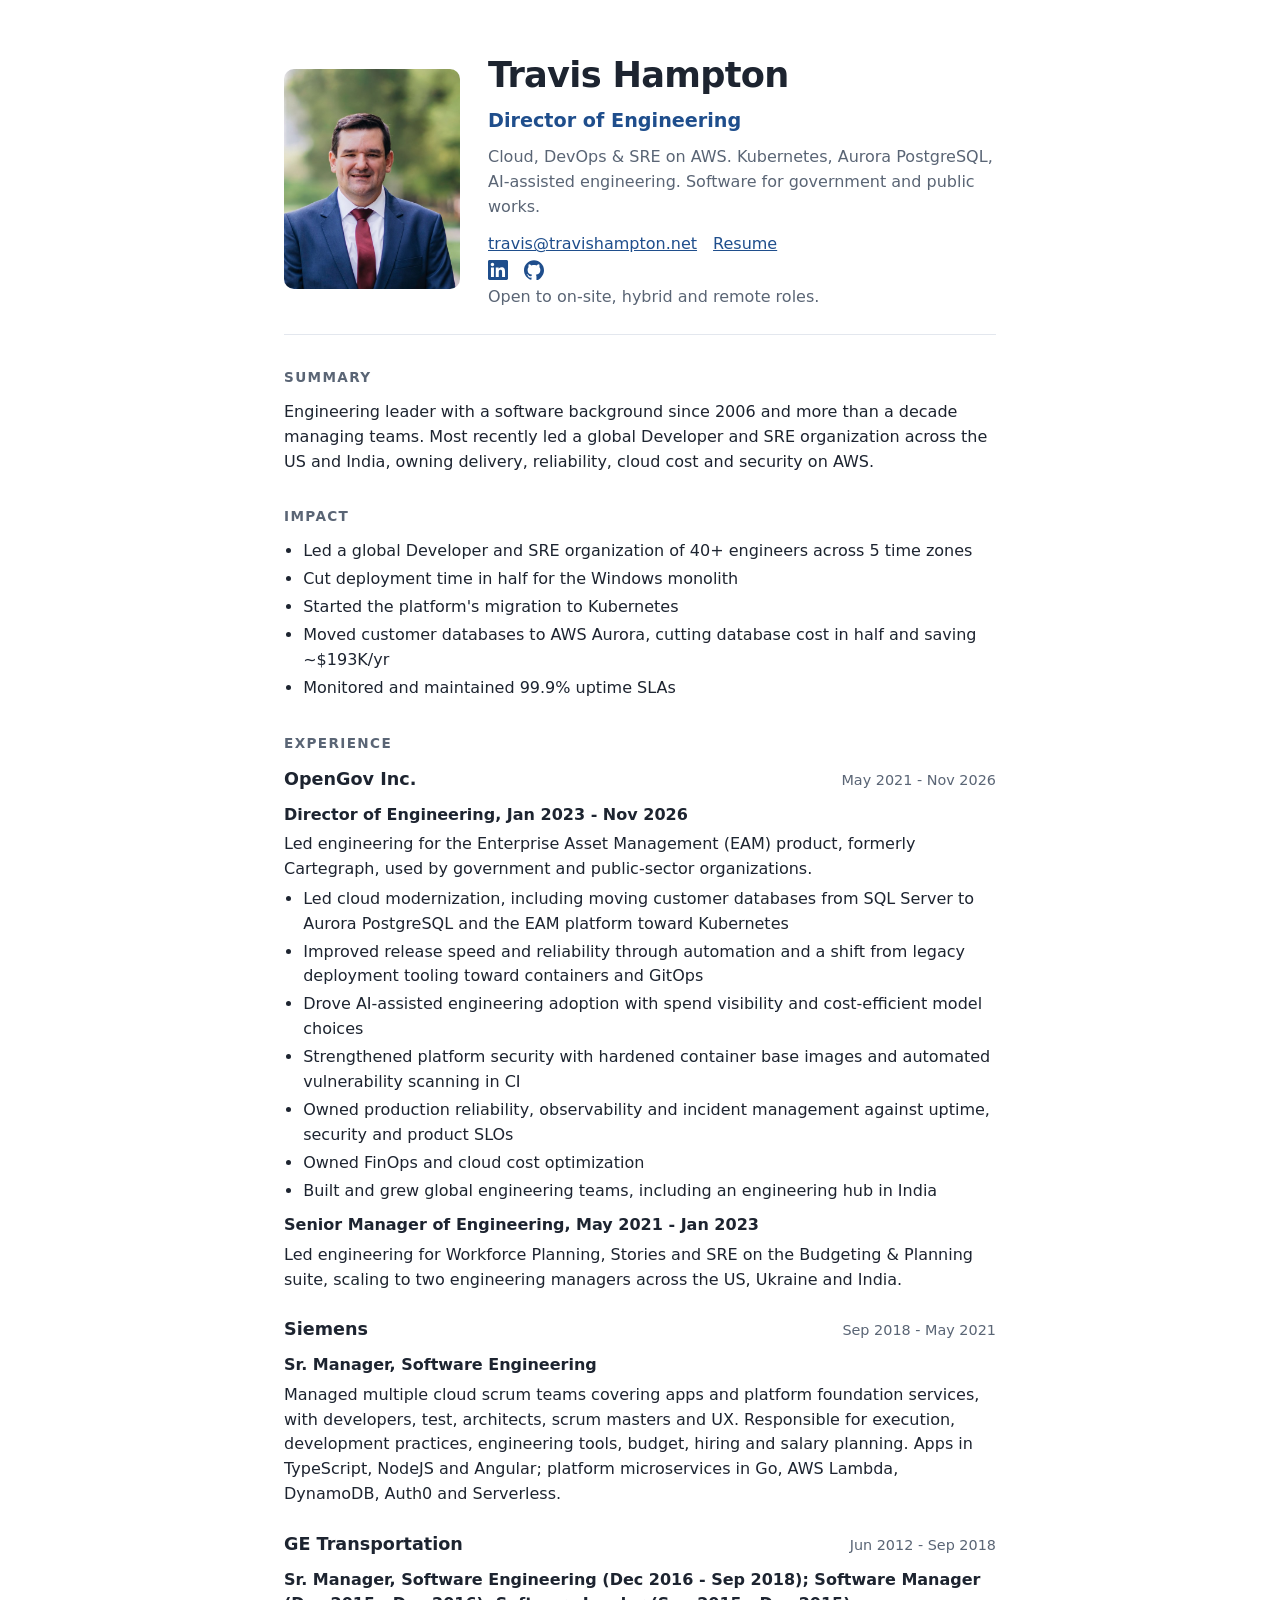
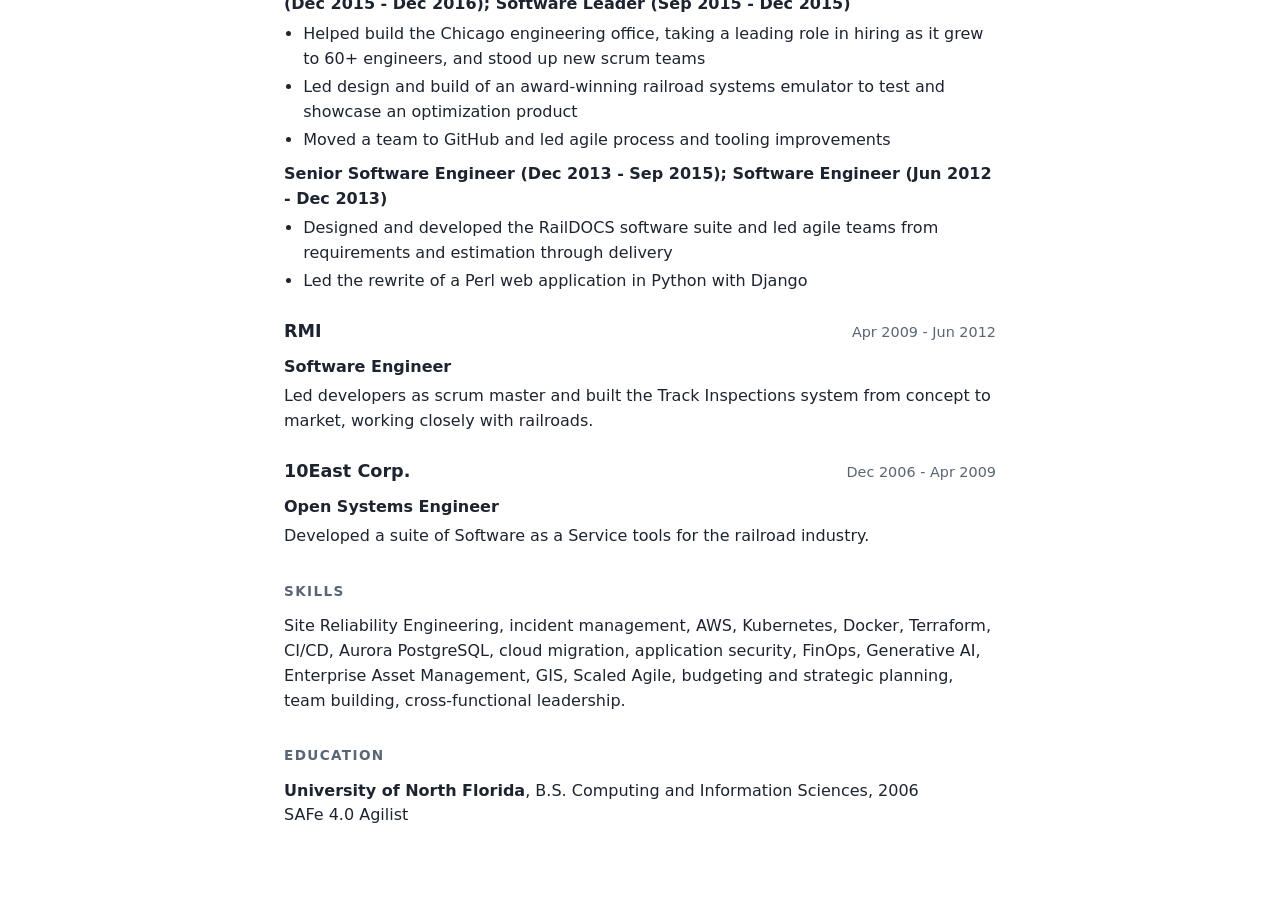
==== commit 2c84030c: "Update index.html" ====
--- a/index.html
+++ b/index.html
@@ -27,7 +27,7 @@
     <p class="role">Director of Engineering</p>
     <p class="tag">Cloud, DevOps &amp; SRE on AWS. Kubernetes, Aurora PostgreSQL, AI-assisted engineering. Software for government and public works.</p>
     <div class="links" role="group" aria-label="Contact and resume links">
-      <div class="link-row"><a href="mailto:travis@travishampton.net" aria-label="Email travis@travishampton.net" title="Email travis@travishampton.net"><svg viewBox="0 0 24 24" width="20" height="20" fill="currentColor" aria-hidden="true" focusable="false"><path d="M2.5 4h19A1.5 1.5 0 0 1 23 5.5v13a1.5 1.5 0 0 1-1.5 1.5h-19A1.5 1.5 0 0 1 1 18.5v-13A1.5 1.5 0 0 1 2.5 4zm.6 2.2L12 12.6l8.9-6.4zM3 8.9v9.1h18V8.9l-9 6.4z"/></svg></a><a href="travis-hampton-resume.pdf">Resume</a></div>
+      <div class="link-row"><a href="mailto:travis@travishampton.net" aria-label="Email travis@travishampton.net">travis@travishampton.net</a><a href="travis-hampton-resume.pdf">Resume</a></div>
       <div class="link-row"><a href="https://www.linkedin.com/in/travishampton" aria-label="LinkedIn" title="LinkedIn"><svg viewBox="0 0 24 24" width="20" height="20" fill="currentColor" aria-hidden="true" focusable="false"><path d="M20.447 20.452h-3.554v-5.569c0-1.328-.027-3.037-1.852-3.037-1.853 0-2.136 1.445-2.136 2.939v5.667H9.351V9h3.414v1.561h.046c.477-.9 1.637-1.85 3.37-1.85 3.601 0 4.267 2.37 4.267 5.455v6.286zM5.337 7.433c-1.144 0-2.063-.926-2.063-2.065 0-1.138.92-2.063 2.063-2.063 1.14 0 2.064.925 2.064 2.063 0 1.139-.925 2.065-2.064 2.065zm1.782 13.019H3.555V9h3.564v11.452zM22.225 0H1.771C.792 0 0 .774 0 1.729v20.542C0 23.227.792 24 1.771 24h20.451C23.2 24 24 23.227 24 22.271V1.729C24 .774 23.2 0 22.222 0h.003z"/></svg></a><a href="https://github.com/thampton" aria-label="GitHub" title="GitHub"><svg viewBox="0 0 24 24" width="20" height="20" fill="currentColor" aria-hidden="true" focusable="false"><path d="M12 .297c-6.63 0-12 5.373-12 12 0 5.303 3.438 9.8 8.205 11.385.6.113.82-.258.82-.577 0-.285-.01-1.04-.015-2.04-3.338.724-4.042-1.61-4.042-1.61C4.422 18.07 3.633 17.7 3.633 17.7c-1.087-.744.084-.729.084-.729 1.205.084 1.838 1.236 1.838 1.236 1.07 1.835 2.809 1.305 3.495.998.108-.776.417-1.305.76-1.605-2.665-.3-5.466-1.332-5.466-5.93 0-1.31.465-2.38 1.235-3.22-.135-.303-.54-1.523.105-3.176 0 0 1.005-.322 3.3 1.23.96-.267 1.98-.399 3-.405 1.02.006 2.04.138 3 .405 2.28-1.552 3.285-1.23 3.285-1.23.645 1.653.24 2.873.12 3.176.765.84 1.23 1.91 1.23 3.22 0 4.61-2.805 5.625-5.475 5.92.42.36.81 1.096.81 2.22 0 1.606-.015 2.896-.015 4.21 0 .315.21.69.825.57C20.565 22.092 24 17.592 24 12.297c0-6.627-5.373-12-12-12"/></svg></a></div>
     </div>
     <p class="open">Open to on-site, hybrid and remote roles.</p>
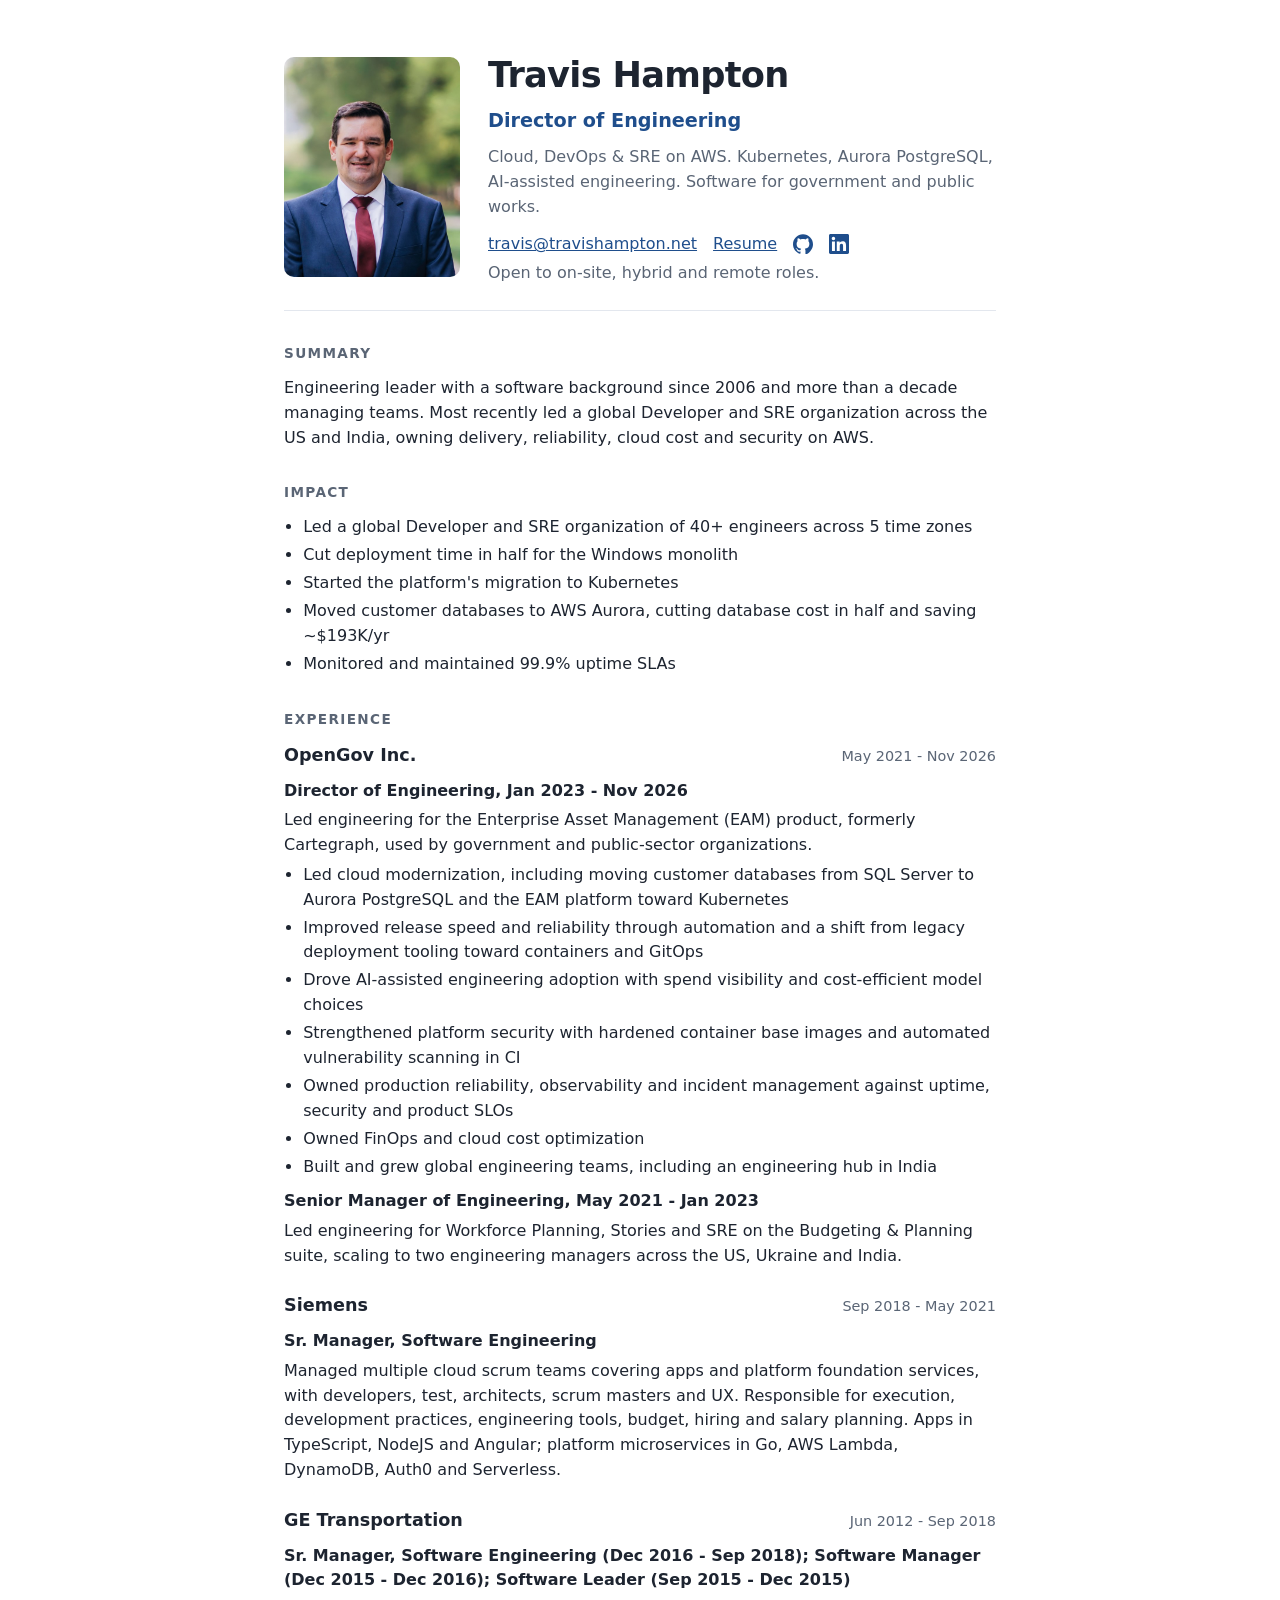
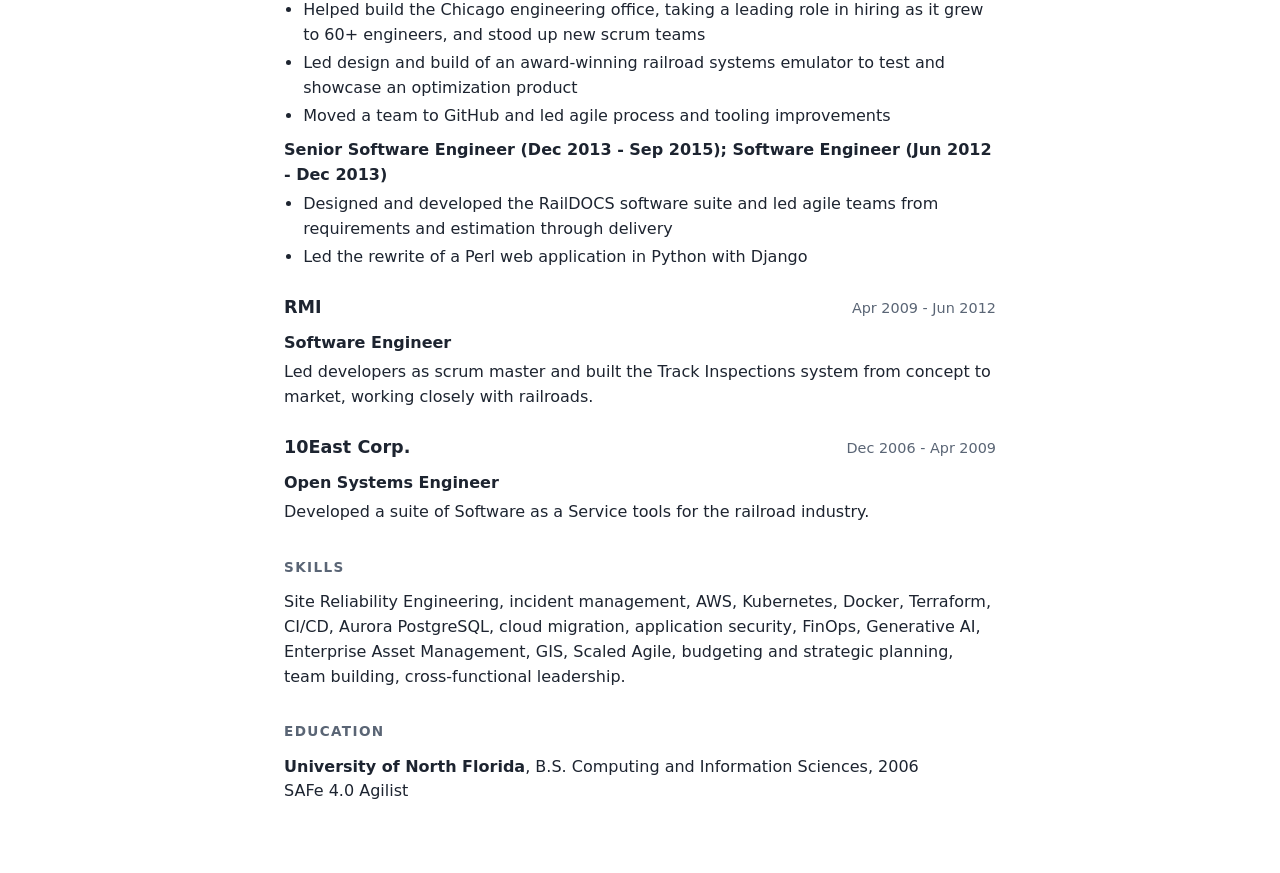
==== commit 94c41a72: "Update index.html" ====
--- a/index.html
+++ b/index.html
@@ -27,8 +27,7 @@
     <p class="role">Director of Engineering</p>
     <p class="tag">Cloud, DevOps &amp; SRE on AWS. Kubernetes, Aurora PostgreSQL, AI-assisted engineering. Software for government and public works.</p>
     <div class="links" role="group" aria-label="Contact and resume links">
-      <div class="link-row"><a href="mailto:travis@travishampton.net" aria-label="Email travis@travishampton.net">travis@travishampton.net</a><a href="travis-hampton-resume.pdf">Resume</a></div>
-      <div class="link-row"><a href="https://www.linkedin.com/in/travishampton" aria-label="LinkedIn" title="LinkedIn"><svg viewBox="0 0 24 24" width="20" height="20" fill="currentColor" aria-hidden="true" focusable="false"><path d="M20.447 20.452h-3.554v-5.569c0-1.328-.027-3.037-1.852-3.037-1.853 0-2.136 1.445-2.136 2.939v5.667H9.351V9h3.414v1.561h.046c.477-.9 1.637-1.85 3.37-1.85 3.601 0 4.267 2.37 4.267 5.455v6.286zM5.337 7.433c-1.144 0-2.063-.926-2.063-2.065 0-1.138.92-2.063 2.063-2.063 1.14 0 2.064.925 2.064 2.063 0 1.139-.925 2.065-2.064 2.065zm1.782 13.019H3.555V9h3.564v11.452zM22.225 0H1.771C.792 0 0 .774 0 1.729v20.542C0 23.227.792 24 1.771 24h20.451C23.2 24 24 23.227 24 22.271V1.729C24 .774 23.2 0 22.222 0h.003z"/></svg></a><a href="https://github.com/thampton" aria-label="GitHub" title="GitHub"><svg viewBox="0 0 24 24" width="20" height="20" fill="currentColor" aria-hidden="true" focusable="false"><path d="M12 .297c-6.63 0-12 5.373-12 12 0 5.303 3.438 9.8 8.205 11.385.6.113.82-.258.82-.577 0-.285-.01-1.04-.015-2.04-3.338.724-4.042-1.61-4.042-1.61C4.422 18.07 3.633 17.7 3.633 17.7c-1.087-.744.084-.729.084-.729 1.205.084 1.838 1.236 1.838 1.236 1.07 1.835 2.809 1.305 3.495.998.108-.776.417-1.305.76-1.605-2.665-.3-5.466-1.332-5.466-5.93 0-1.31.465-2.38 1.235-3.22-.135-.303-.54-1.523.105-3.176 0 0 1.005-.322 3.3 1.23.96-.267 1.98-.399 3-.405 1.02.006 2.04.138 3 .405 2.28-1.552 3.285-1.23 3.285-1.23.645 1.653.24 2.873.12 3.176.765.84 1.23 1.91 1.23 3.22 0 4.61-2.805 5.625-5.475 5.92.42.36.81 1.096.81 2.22 0 1.606-.015 2.896-.015 4.21 0 .315.21.69.825.57C20.565 22.092 24 17.592 24 12.297c0-6.627-5.373-12-12-12"/></svg></a></div>
+      <div class="link-row"><a href="mailto:travis@travishampton.net" aria-label="Email travis@travishampton.net">travis@travishampton.net</a><a href="travis-hampton-resume.pdf">Resume</a><a href="https://github.com/thampton" aria-label="GitHub" title="GitHub"><svg viewBox="0 0 24 24" width="20" height="20" fill="currentColor" aria-hidden="true" focusable="false"><path d="M12 .297c-6.63 0-12 5.373-12 12 0 5.303 3.438 9.8 8.205 11.385.6.113.82-.258.82-.577 0-.285-.01-1.04-.015-2.04-3.338.724-4.042-1.61-4.042-1.61C4.422 18.07 3.633 17.7 3.633 17.7c-1.087-.744.084-.729.084-.729 1.205.084 1.838 1.236 1.838 1.236 1.07 1.835 2.809 1.305 3.495.998.108-.776.417-1.305.76-1.605-2.665-.3-5.466-1.332-5.466-5.93 0-1.31.465-2.38 1.235-3.22-.135-.303-.54-1.523.105-3.176 0 0 1.005-.322 3.3 1.23.96-.267 1.98-.399 3-.405 1.02.006 2.04.138 3 .405 2.28-1.552 3.285-1.23 3.285-1.23.645 1.653.24 2.873.12 3.176.765.84 1.23 1.91 1.23 3.22 0 4.61-2.805 5.625-5.475 5.92.42.36.81 1.096.81 2.22 0 1.606-.015 2.896-.015 4.21 0 .315.21.69.825.57C20.565 22.092 24 17.592 24 12.297c0-6.627-5.373-12-12-12"/></svg></a><a href="https://www.linkedin.com/in/travishampton" aria-label="LinkedIn" title="LinkedIn"><svg viewBox="0 0 24 24" width="20" height="20" fill="currentColor" aria-hidden="true" focusable="false"><path d="M20.447 20.452h-3.554v-5.569c0-1.328-.027-3.037-1.852-3.037-1.853 0-2.136 1.445-2.136 2.939v5.667H9.351V9h3.414v1.561h.046c.477-.9 1.637-1.85 3.37-1.85 3.601 0 4.267 2.37 4.267 5.455v6.286zM5.337 7.433c-1.144 0-2.063-.926-2.063-2.065 0-1.138.92-2.063 2.063-2.063 1.14 0 2.064.925 2.064 2.063 0 1.139-.925 2.065-2.064 2.065zm1.782 13.019H3.555V9h3.564v11.452zM22.225 0H1.771C.792 0 0 .774 0 1.729v20.542C0 23.227.792 24 1.771 24h20.451C23.2 24 24 23.227 24 22.271V1.729C24 .774 23.2 0 22.222 0h.003z"/></svg></a></div>
     </div>
     <p class="open">Open to on-site, hybrid and remote roles.</p>
   </div>
